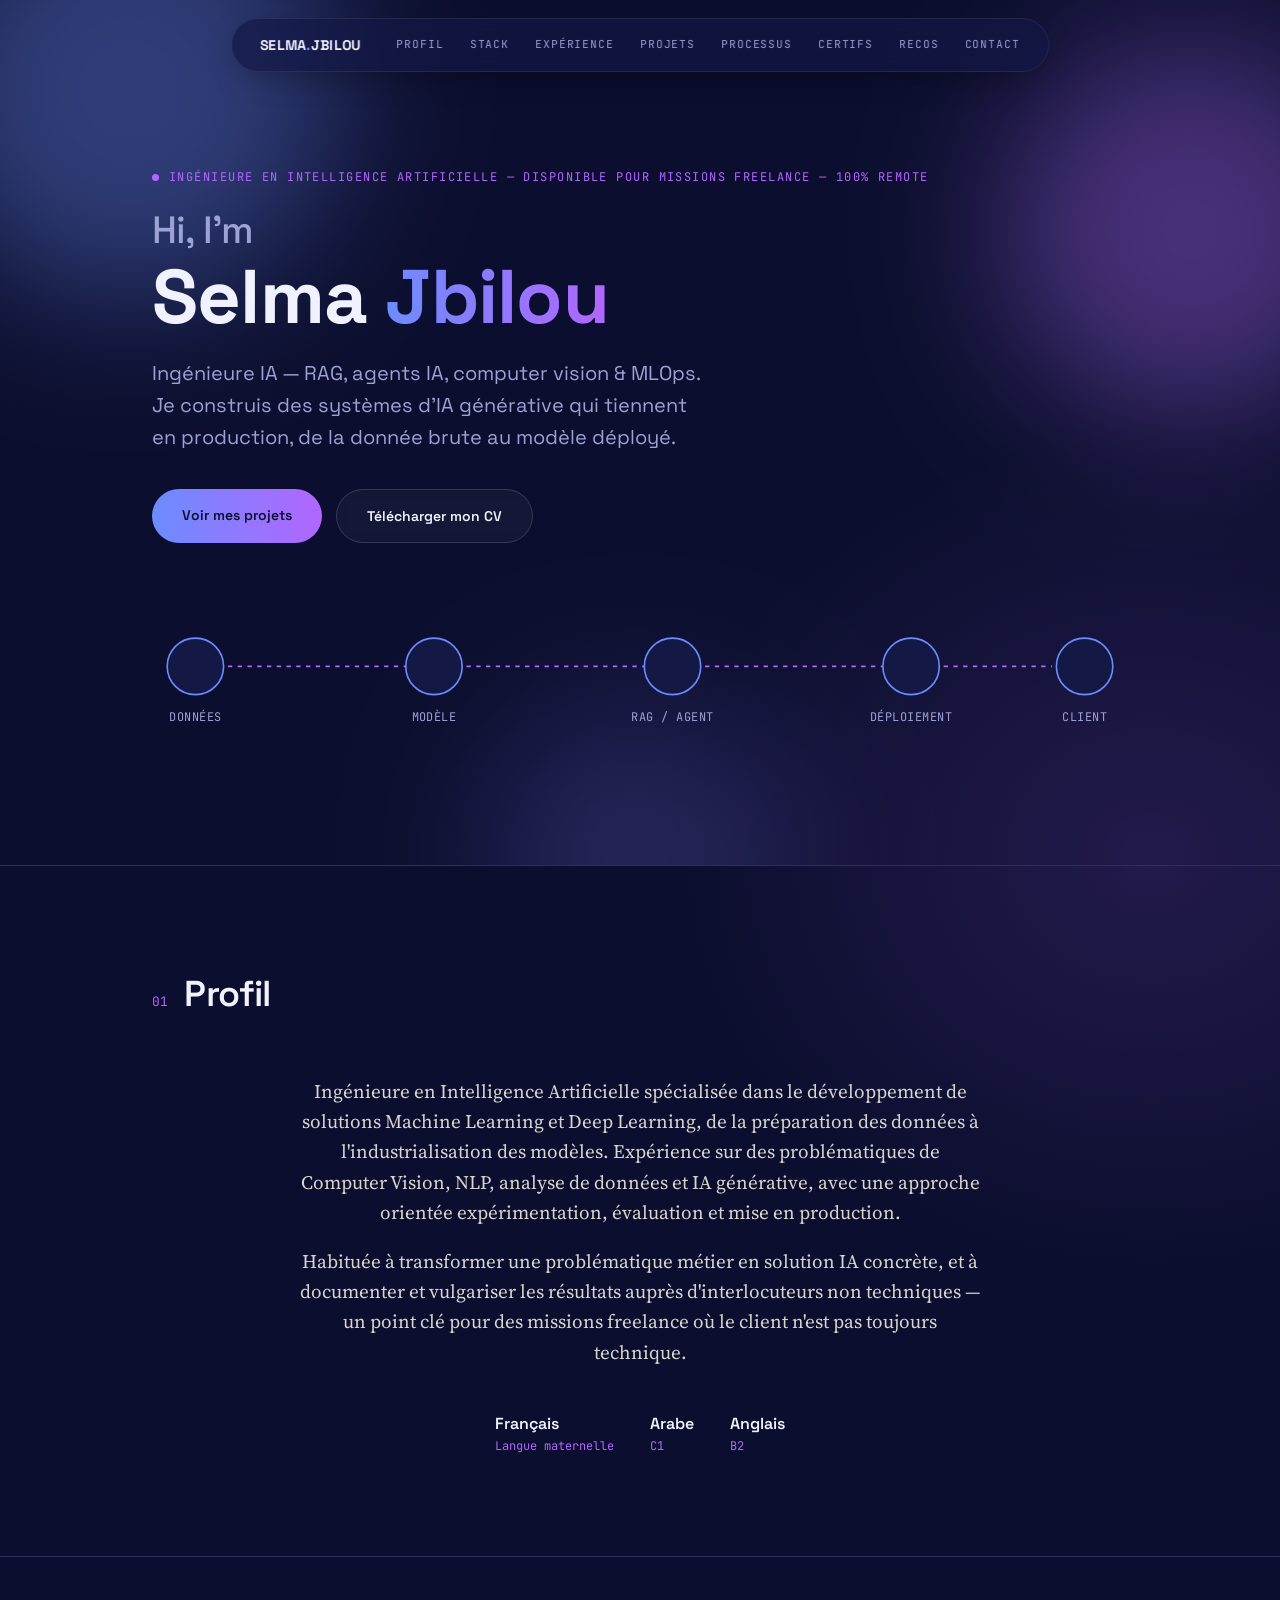
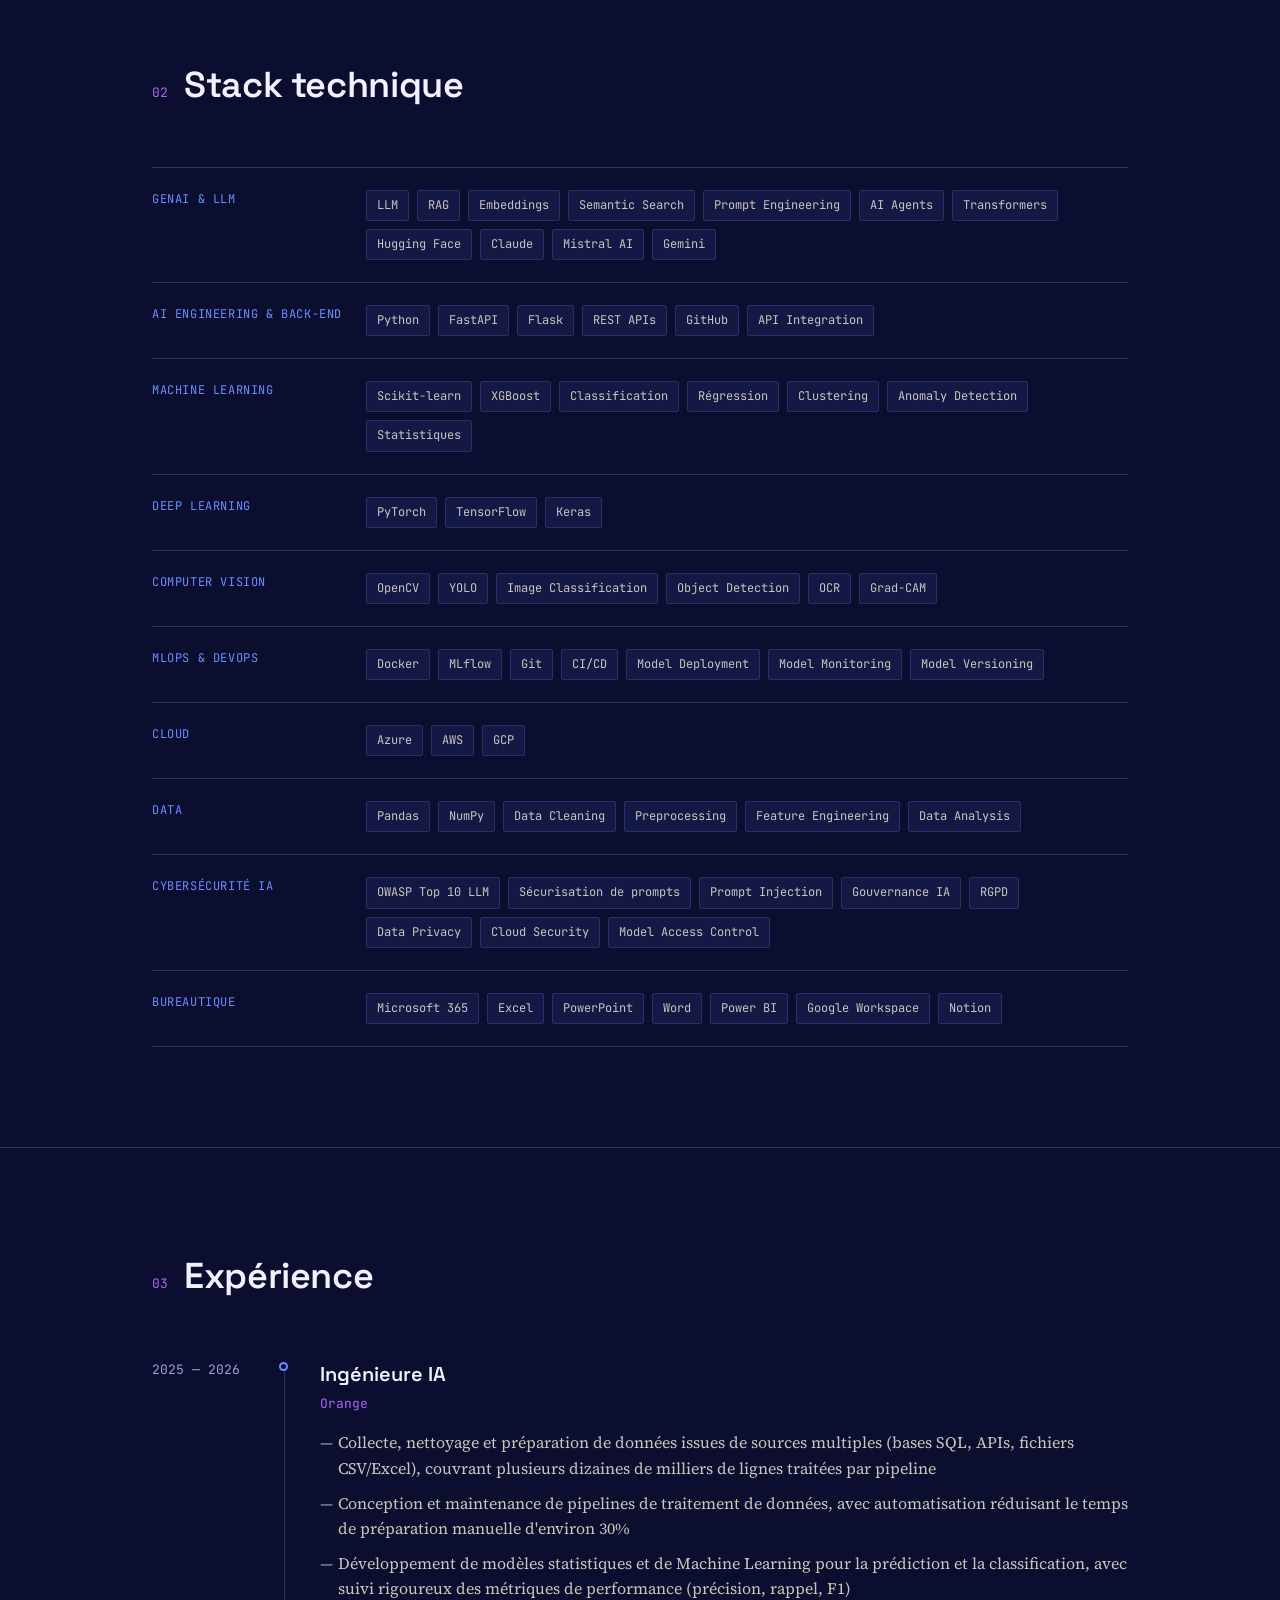
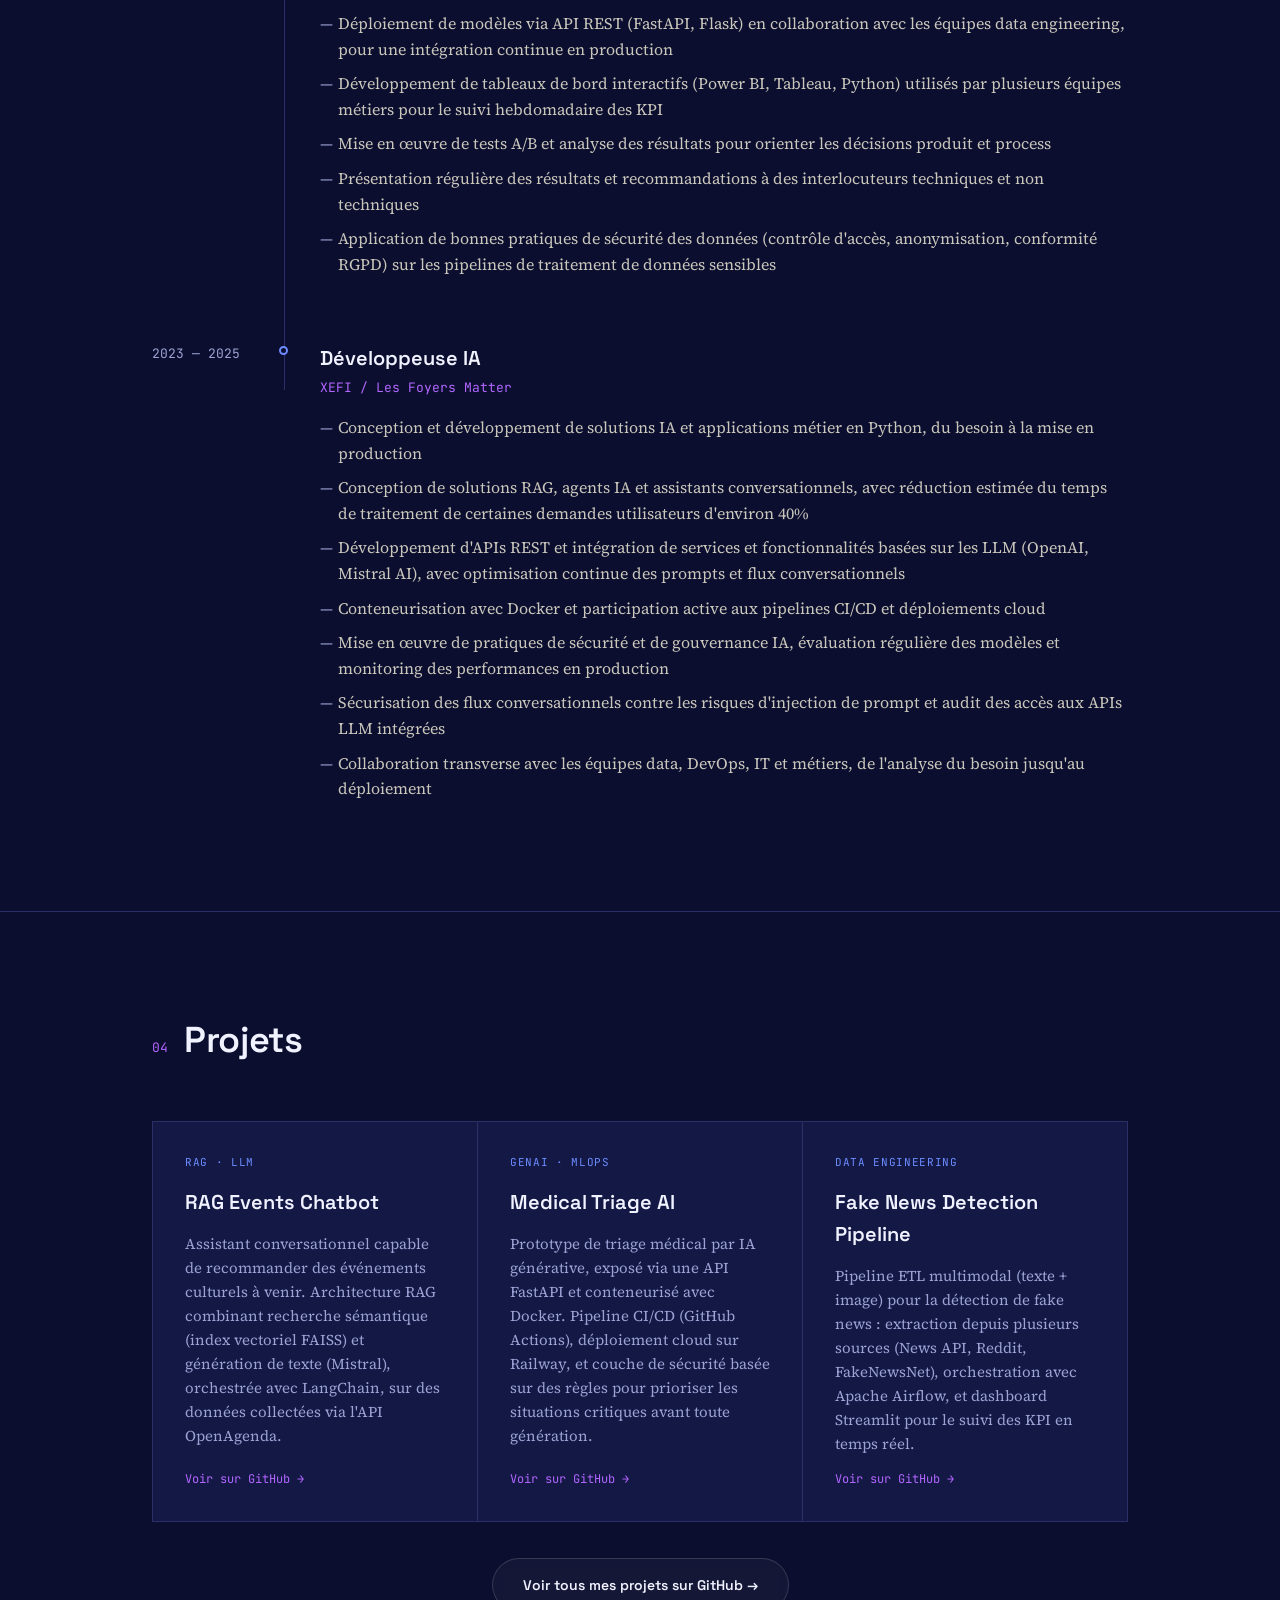
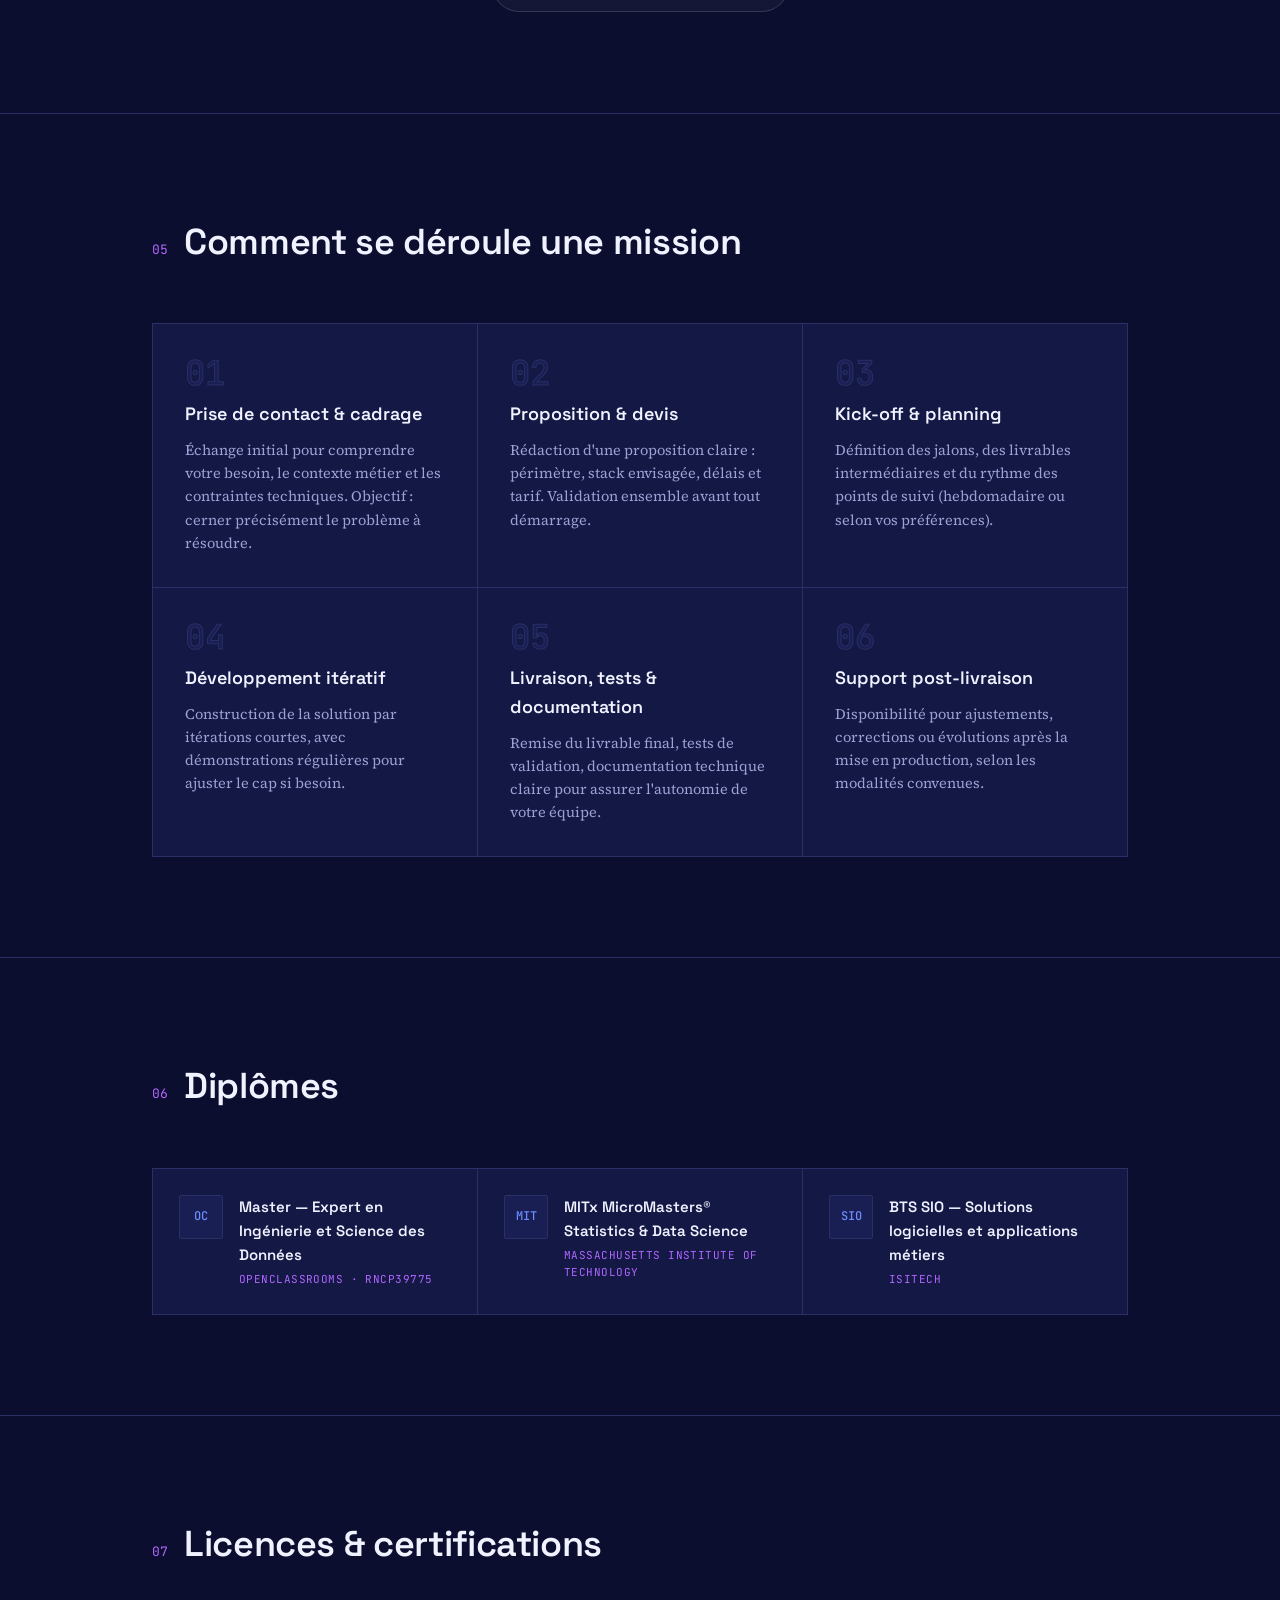
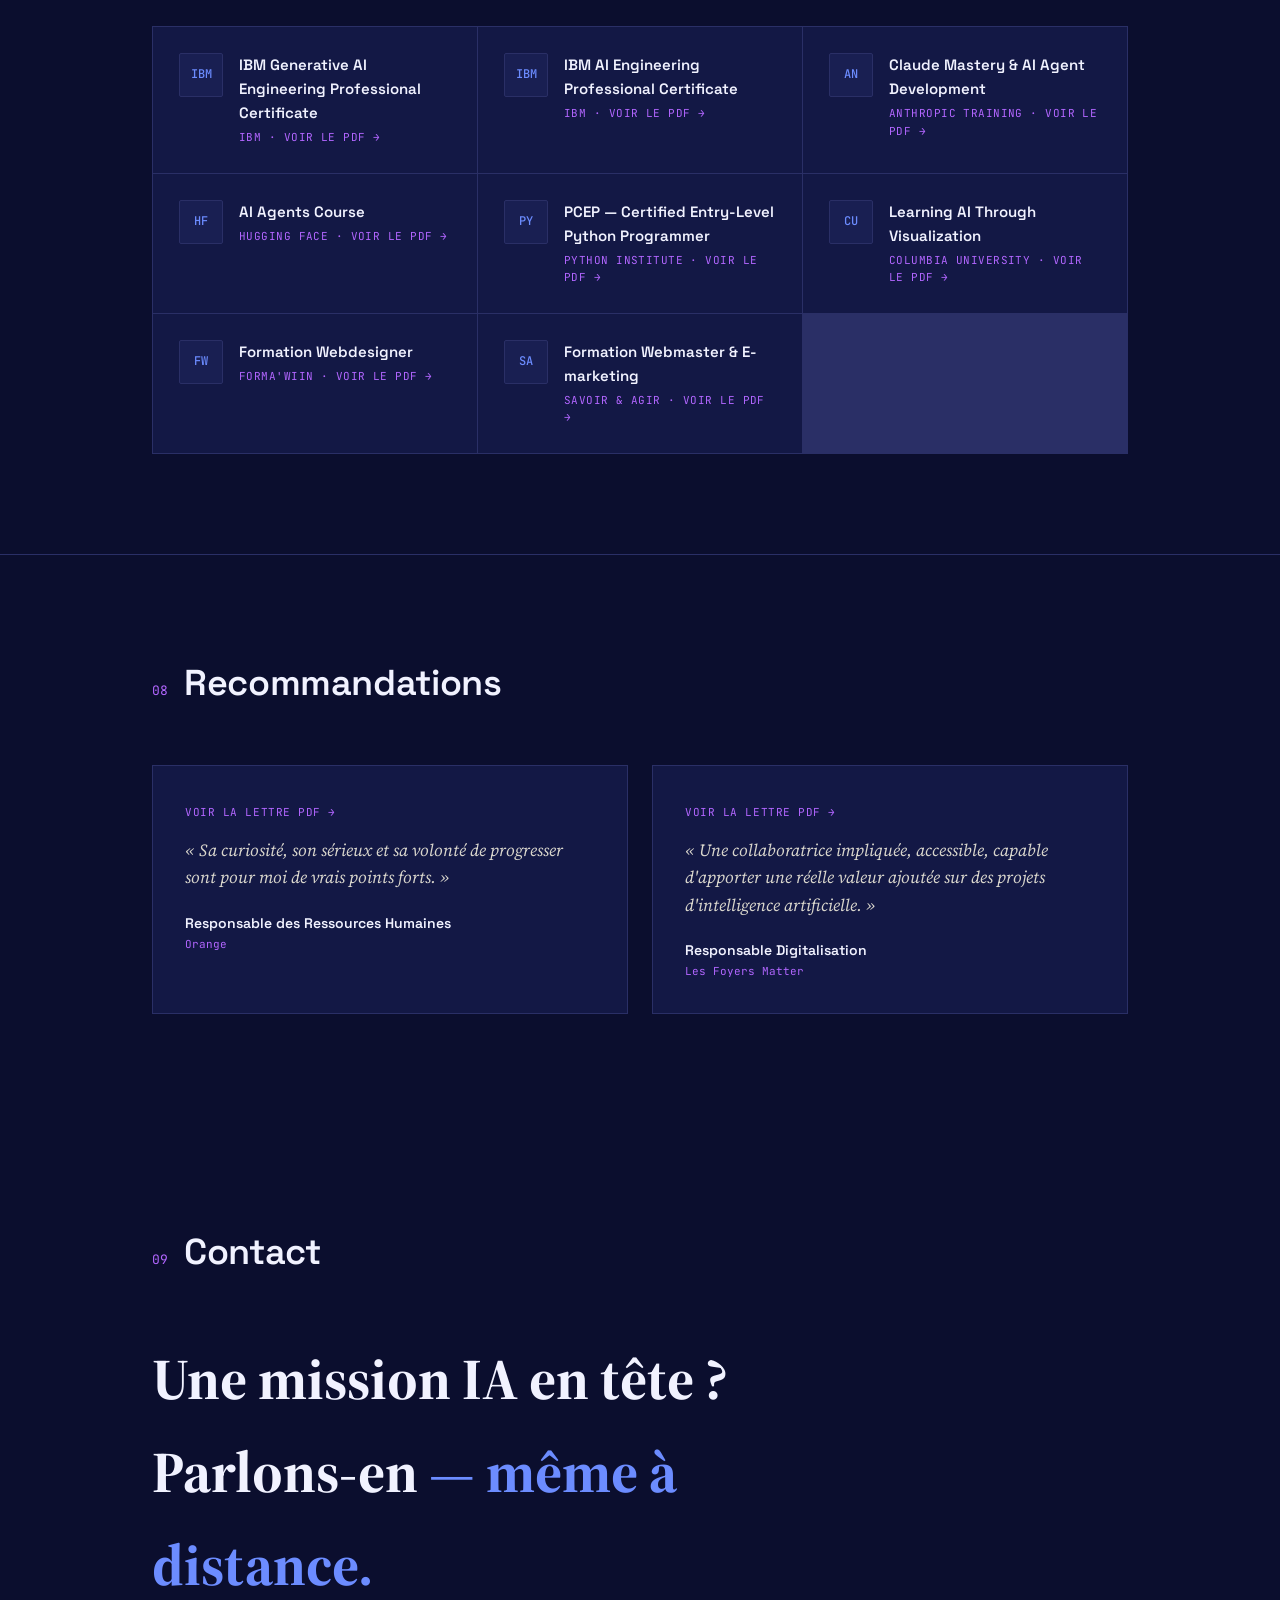
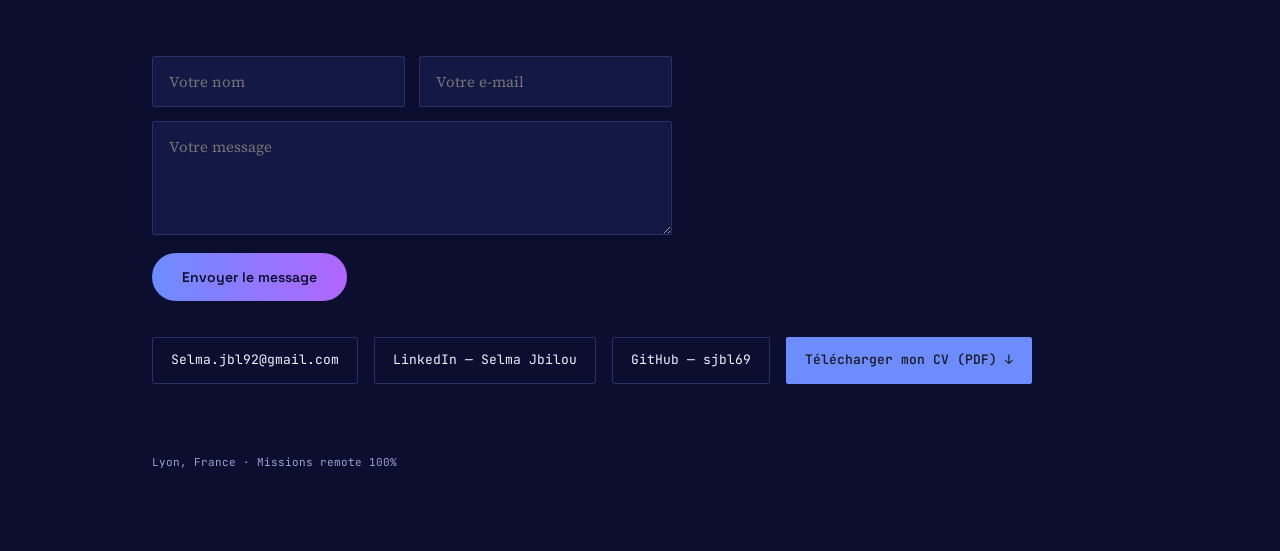
==== selma-portfolio/index.html @ 173d6244 "Add files via upload" ====
<!DOCTYPE html>
<html lang="fr">
<head>
<meta charset="UTF-8">
<meta name="viewport" content="width=device-width, initial-scale=1.0">
<title>Selma Jbilou — Ingénieure IA</title>
<link rel="preconnect" href="https://fonts.googleapis.com">
<link href="https://fonts.googleapis.com/css2?family=Space+Grotesk:wght@400;500;600;700&family=Source+Serif+4:ital,opsz,wght@0,8..60,400;0,8..60,500;1,8..60,400&family=JetBrains+Mono:wght@400;500&display=swap" rel="stylesheet">
<style>
  :root{
    --bg: #0B0E2E;
    --surface: #131845;
    --surface-2: #191F52;
    --line: #2A2F66;
    --text: #F1F2FF;
    --text-muted: #9CA2D4;
    --amber: #6C8CFF;
    --teal: #B266FF;
  }
  *{ box-sizing:border-box; margin:0; padding:0; }
  html{ scroll-behavior:smooth; }
  body{
    background:
      radial-gradient(ellipse 900px 600px at 20% -10%, rgba(108,140,255,0.16), transparent 60%),
      radial-gradient(ellipse 800px 700px at 90% 10%, rgba(178,102,255,0.14), transparent 60%),
      var(--bg);
    color:var(--text);
    font-family:'Source Serif 4', serif;
    line-height:1.6;
    overflow-x:hidden;
  }
  ::selection{ background:var(--amber); color:#14171C; }
  h1,h2,h3, .display{
    font-family:'Space Grotesk', sans-serif;
    letter-spacing:-0.01em;
  }
  .mono{
    font-family:'JetBrains Mono', monospace;
  }
  a{ color:inherit; }
  .wrap{
    max-width:1040px;
    margin:0 auto;
    padding:0 32px;
  }

  /* ---------- NAV ---------- */
  nav{
    position:fixed; top:18px; left:50%;
    transform:translateX(-50%);
    z-index:50;
    background:rgba(19,24,69,0.7);
    backdrop-filter:blur(14px);
    border:1px solid rgba(255,255,255,0.08);
    border-radius:100px;
    width:auto;
    box-shadow:0 8px 32px -8px rgba(0,0,0,0.4);
  }
  .scroll-progress{
    position:fixed; top:0; left:0;
    height:2px;
    background:linear-gradient(90deg, var(--amber), var(--teal));
    width:0%;
    z-index:60;
    transition:width .1s linear;
  }
  nav .wrap{
    display:flex; align-items:center; gap:36px;
    height:52px;
    padding:0 28px;
    max-width:none;
  }
  .nav-mark{
    font-family:'Space Grotesk', sans-serif;
    font-weight:700; font-size:14px;
    letter-spacing:0.02em;
  }
  .nav-mark span{ color:var(--amber); }
  .nav-links{
    display:flex; gap:26px; list-style:none;
    font-family:'JetBrains Mono', monospace;
    font-size:11px; text-transform:uppercase; letter-spacing:0.08em;
    color:var(--text-muted);
  }
  .nav-links a{ text-decoration:none; transition:color .2s; position:relative; }
  .nav-links a::after{
    content:'';
    position:absolute; left:0; bottom:-4px;
    width:0; height:1px;
    background:var(--amber);
    transition:width .25s ease;
  }
  .nav-links a:hover::after{ width:100%; }
  .nav-links a:hover{ color:var(--amber); }
  @media (max-width:640px){ .nav-links{ display:none; } }

  /* ---------- HERO ---------- */
  header.hero{
    padding:168px 0 90px;
    position:relative;
    overflow:hidden;
  }
  .blob{
    position:absolute;
    border-radius:50%;
    filter:blur(70px);
    opacity:0.35;
    pointer-events:none;
    z-index:0;
    mix-blend-mode:screen;
  }
  .blob-1{
    width:420px; height:420px;
    background:var(--amber);
    top:-120px; left:-80px;
    animation:float1 16s ease-in-out infinite;
  }
  .blob-2{
    width:380px; height:380px;
    background:var(--teal);
    top:40px; right:-100px;
    animation:float2 20s ease-in-out infinite;
  }
  .blob-3{
    width:300px; height:300px;
    background:#7A6CF0;
    bottom:-140px; left:38%;
    animation:float3 18s ease-in-out infinite;
    opacity:0.22;
  }
  @keyframes float1{
    0%,100%{ transform:translate(0,0) scale(1); }
    50%{ transform:translate(60px,40px) scale(1.1); }
  }
  @keyframes float2{
    0%,100%{ transform:translate(0,0) scale(1); }
    50%{ transform:translate(-50px,50px) scale(0.95); }
  }
  @keyframes float3{
    0%,100%{ transform:translate(0,0) scale(1); }
    50%{ transform:translate(30px,-40px) scale(1.15); }
  }
  header.hero .wrap{ position:relative; z-index:1; }
  @media (prefers-reduced-motion: reduce){
    .blob{ animation:none; }
  }
  .eyebrow{
    font-family:'JetBrains Mono', monospace;
    font-size:12px; letter-spacing:0.12em; text-transform:uppercase;
    color:var(--teal);
    display:flex; align-items:center; gap:10px;
    margin-bottom:24px;
  }
  .eyebrow::before{
    content:''; width:7px; height:7px; border-radius:50%;
    background:var(--teal);
    box-shadow:0 0 0 0 rgba(95,168,160,.6);
    animation:pulse 2.2s infinite;
  }
  @keyframes pulse{
    0%{ box-shadow:0 0 0 0 rgba(95,168,160,.5); }
    70%{ box-shadow:0 0 0 8px rgba(95,168,160,0); }
    100%{ box-shadow:0 0 0 0 rgba(95,168,160,0); }
  }
  h1.name{
    font-size:clamp(42px, 7vw, 76px);
    font-weight:700;
    line-height:1.05;
    margin-bottom:20px;
  }
  h1.name .greet{
    display:block;
    font-size:0.5em;
    font-weight:500;
    color:var(--text-muted);
    margin-bottom:6px;
  }
  h1.name em{
    font-style:normal;
    background:linear-gradient(90deg, var(--amber), var(--teal));
    -webkit-background-clip:text;
    background-clip:text;
    color:transparent;
  }
  .hero-role{
    font-family:'Space Grotesk', sans-serif;
    font-size:clamp(16px,2.4vw,20px);
    color:var(--text-muted);
    max-width:560px;
    margin-bottom:36px;
  }
  .hero-cta{
    display:flex; gap:14px; flex-wrap:wrap;
  }
  .btn{
    font-family:'Space Grotesk', sans-serif;
    font-size:14px; font-weight:600;
    padding:15px 30px;
    border-radius:100px;
    text-decoration:none;
    display:inline-block;
    transition:transform .25s cubic-bezier(.2,.8,.2,1), background .25s ease, box-shadow .25s ease;
    will-change:transform;
  }
  .btn-primary{
    background:linear-gradient(90deg, var(--amber), var(--teal));
    color:#0B0E2E;
  }
  .btn-primary:hover{ transform:translateY(-2px) scale(1.03); box-shadow:0 10px 30px -8px rgba(108,140,255,0.5); }
  .btn-ghost{ border:1px solid rgba(255,255,255,0.15); color:var(--text); background:rgba(255,255,255,0.04); backdrop-filter:blur(6px); }
  .btn-ghost:hover{ border-color:var(--amber); color:var(--amber); transform:translateY(-2px); }

  /* pipeline diagram */
  .pipeline{
    margin-top:80px;
    width:100%;
  }
  .pipeline svg{ width:100%; height:auto; display:block; }
  .node-label{
    font-family:'JetBrains Mono', monospace;
    font-size:11px;
    fill:var(--text-muted);
    text-transform:uppercase;
    letter-spacing:0.04em;
  }
  .node-circle{
    fill:var(--surface-2);
    stroke:var(--line);
    stroke-width:1.5;
    transition:stroke .4s ease, fill .4s ease;
  }
  .node-circle.active{
    stroke:var(--amber);
    fill:var(--surface);
  }
  .pipeline-line{
    stroke:var(--line);
    stroke-width:1.5;
    stroke-dasharray:4 5;
  }
  .pipeline-line.active{
    stroke:var(--teal);
  }

  /* ---------- SECTION SHELL ---------- */
  section{ padding:100px 0; border-top:1px solid var(--line); }
  .sec-head{
    display:flex; align-items:baseline; gap:16px;
    margin-bottom:52px;
  }
  .sec-num{
    font-family:'JetBrains Mono', monospace;
    color:var(--teal); font-size:13px;
  }
  .sec-title{ font-size:clamp(26px,4vw,36px); font-weight:600; }

  /* ---------- PROFIL ---------- */
  .profile-text{
    font-size:19px;
    max-width:680px;
    margin-left:auto;
    margin-right:auto;
    text-align:center;
    color:#D8D5CC;
  }
  .profile-text + .profile-text{ margin-top:18px; }
  .langs{
    margin-top:44px;
    display:flex; gap:36px; flex-wrap:wrap;
    justify-content:center;
  }
  .lang-item .lang-name{ font-family:'Space Grotesk',sans-serif; font-weight:600; }
  .lang-item .lang-level{ font-family:'JetBrains Mono',monospace; font-size:12px; color:var(--teal); }

  /* ---------- STACK (ledger table) ---------- */
  .ledger{ border-top:1px solid var(--line); }
  .ledger-row{
    display:grid;
    grid-template-columns:190px 1fr;
    gap:24px;
    padding:22px 0;
    border-bottom:1px solid var(--line);
    align-items:start;
  }
  .ledger-cat{
    font-family:'JetBrains Mono', monospace;
    font-size:12px; text-transform:uppercase; letter-spacing:0.05em;
    color:var(--amber);
  }
  .ledger-items{
    display:flex; flex-wrap:wrap; gap:8px;
  }
  .tag{
    font-family:'JetBrains Mono', monospace;
    font-size:12px;
    padding:5px 10px;
    background:var(--surface);
    border:1px solid var(--line);
    border-radius:2px;
    color:#C9C6BC;
  }
  @media (max-width:640px){
    .ledger-row{ grid-template-columns:1fr; }
  }

  /* ---------- EXPERIENCE (timeline) ---------- */
  .timeline{ position:relative; }
  .tl-item{
    display:grid;
    grid-template-columns:140px 1fr;
    gap:28px;
    padding-bottom:56px;
    position:relative;
  }
  .tl-item:last-child{ padding-bottom:0; }
  .tl-date{
    font-family:'JetBrains Mono',monospace;
    font-size:13px;
    color:var(--text-muted);
    padding-top:2px;
  }
  .tl-item::before{
    content:'';
    position:absolute;
    left:132px; top:8px; bottom:-48px;
    width:1px;
    background:var(--line);
  }
  .tl-item:last-child::before{ display:none; }
  .tl-dot{
    position:absolute; left:127px; top:4px;
    width:9px; height:9px; border-radius:50%;
    background:var(--bg); border:2px solid var(--amber);
  }
  .tl-role{ font-family:'Space Grotesk',sans-serif; font-size:20px; font-weight:600; margin-bottom:4px; }
  .tl-org{ color:var(--teal); font-family:'JetBrains Mono',monospace; font-size:13px; margin-bottom:16px; display:block; }
  .tl-bullets{ list-style:none; }
  .tl-bullets li{
    position:relative; padding-left:18px; margin-bottom:9px;
    color:#C9C6BC; font-size:16px;
  }
  .tl-bullets li::before{
    content:'—'; position:absolute; left:0; color:var(--text-muted);
  }
  @media (max-width:640px){
    .tl-item{ grid-template-columns:1fr; }
    .tl-item::before, .tl-dot{ display:none; }
  }

  /* ---------- PROJECTS ---------- */
  .proj-grid{
    display:grid;
    grid-template-columns:repeat(auto-fit,minmax(280px,1fr));
    gap:1px;
    background:var(--line);
    border:1px solid var(--line);
  }
  .proj-card{
    background:var(--surface);
    padding:32px;
    display:flex; flex-direction:column; gap:14px;
    min-height:230px;
    text-decoration:none;
    color:inherit;
    transition:background .25s ease, transform .25s ease, box-shadow .25s ease;
    position:relative;
    z-index:0;
  }
  .proj-card:hover{
    background:var(--surface-2);
    transform:translateY(-4px);
    box-shadow:0 12px 28px -12px rgba(232,163,61,0.25);
    z-index:1;
  }
  .proj-card:hover .proj-link{ text-decoration:underline; }
  .proj-more{
    display:flex; justify-content:center;
    margin-top:36px;
  }
  .proj-tag{
    font-family:'JetBrains Mono',monospace; font-size:11px;
    text-transform:uppercase; letter-spacing:0.06em; color:var(--amber);
  }
  .proj-title{ font-family:'Space Grotesk',sans-serif; font-size:20px; font-weight:600; }
  .proj-desc{ color:var(--text-muted); font-size:15px; flex:1; }
  .proj-link{
    font-family:'JetBrains Mono',monospace; font-size:12px; color:var(--teal);
    text-decoration:none; display:inline-flex; align-items:center; gap:6px;
  }
  .proj-link:hover{ text-decoration:underline; }
  .proj-card.placeholder{
    border:1px dashed var(--line);
    background:transparent;
    justify-content:center; align-items:center; text-align:center;
    color:var(--text-muted); font-family:'JetBrains Mono',monospace; font-size:12px;
  }

  /* ---------- PROCESS ---------- */
  .process-grid{
    display:grid;
    grid-template-columns:repeat(auto-fit,minmax(280px,1fr));
    gap:1px;
    background:var(--line);
    border:1px solid var(--line);
  }
  .process-step{
    background:var(--surface);
    padding:32px;
    display:flex; flex-direction:column; gap:10px;
    position:relative;
    overflow:hidden;
    transition:background .25s ease;
  }
  .process-step:hover{ background:var(--surface-2); }
  .process-step:hover .process-num{ color:rgba(232,163,61,0.15); -webkit-text-stroke:1px var(--amber); }
  .process-num{
    font-family:'JetBrains Mono',monospace;
    font-size:34px; font-weight:500;
    color:var(--surface-2);
    -webkit-text-stroke:1px var(--line);
    line-height:1;
  }
  .process-title{ font-family:'Space Grotesk',sans-serif; font-weight:600; font-size:18px; }
  .process-desc{ color:var(--text-muted); font-size:14.5px; }

  /* ---------- DIPLOMES / CERTS ---------- */
  .cert-grid{
    display:grid;
    grid-template-columns:repeat(auto-fill,minmax(260px,1fr));
    gap:1px;
    background:var(--line);
    border:1px solid var(--line);
  }
  .cert-card{
    background:var(--surface);
    padding:26px;
    display:flex; gap:16px; align-items:flex-start;
    text-decoration:none;
    color:inherit;
    transition:background .25s ease, transform .25s ease;
    position:relative; z-index:0;
  }
  .cert-card:hover{
    background:var(--surface-2);
    transform:translateY(-3px);
    z-index:1;
  }
  .cert-card:hover .cert-org{ color:var(--amber); }
  .cert-card:hover .badge{ border-color:var(--amber); }
  .badge{
    flex:none;
    width:44px; height:44px;
    border-radius:2px;
    background:var(--surface-2);
    border:1px solid var(--line);
    display:flex; align-items:center; justify-content:center;
    font-family:'JetBrains Mono',monospace;
    font-size:12px; font-weight:500;
    color:var(--amber);
    transition:border-color .25s ease;
  }
  .cert-name{ font-family:'Space Grotesk',sans-serif; font-weight:600; font-size:15px; margin-bottom:4px; }
  .cert-org{ font-family:'JetBrains Mono',monospace; font-size:11px; color:var(--teal); text-transform:uppercase; letter-spacing:0.04em; }

  /* ---------- RECOMMANDATIONS ---------- */
  .reco-grid{
    display:grid;
    grid-template-columns:repeat(auto-fit,minmax(300px,1fr));
    gap:24px;
  }
  .reco-card{
    background:var(--surface);
    border:1px solid var(--line);
    padding:32px;
    position:relative;
  }
  .reco-pdf-link{
    display:inline-block;
    font-family:'JetBrains Mono',monospace;
    font-size:11px;
    text-transform:uppercase; letter-spacing:0.05em;
    color:var(--teal);
    text-decoration:none;
    margin-bottom:16px;
  }
  .reco-pdf-link:hover{ text-decoration:underline; color:var(--amber); }
  .reco-quote{
    font-size:17px;
    color:#D8D5CC;
    margin-bottom:20px;
    font-style:italic;
  }
  .reco-author{ font-family:'Space Grotesk',sans-serif; font-weight:600; font-size:14px; }
  .reco-role{ font-family:'JetBrains Mono',monospace; font-size:11px; color:var(--teal); margin-top:2px; }
  .reco-card.placeholder{
    border-style:dashed;
    display:flex; align-items:center; justify-content:center; text-align:center;
    color:var(--text-muted); font-family:'JetBrains Mono',monospace; font-size:12px;
    min-height:160px;
  }

  /* ---------- CONTACT ---------- */
  footer.contact{
    padding:110px 0 80px;
    text-align:left;
  }
  .contact-title{
    font-size:clamp(32px,6vw,58px);
    font-weight:700;
    margin-bottom:28px;
    max-width:600px;
  }
  .contact-title .amber{ color:var(--amber); }
  .contact-form{
    max-width:520px;
    margin-top:44px;
    display:flex; flex-direction:column; gap:14px;
  }
  .form-row{ display:flex; gap:14px; flex-wrap:wrap; }
  .form-row input{ flex:1; min-width:180px; }
  .contact-form input, .contact-form textarea{
    background:var(--surface);
    border:1px solid var(--line);
    color:var(--text);
    padding:14px 16px;
    font-family:'Source Serif 4', serif;
    font-size:15px;
    border-radius:2px;
    resize:vertical;
  }
  .contact-form input:focus, .contact-form textarea:focus{
    outline:none; border-color:var(--amber);
  }
  .contact-form button{ align-self:flex-start; border:none; cursor:pointer; margin-top:4px; }
  .contact-links{
    display:flex; flex-wrap:wrap; gap:16px;
    margin-top:36px;
  }
  .contact-links a{
    font-family:'JetBrains Mono',monospace;
    font-size:13px;
    padding:12px 18px;
    border:1px solid var(--line);
    text-decoration:none;
    border-radius:2px;
    transition:border-color .2s, color .2s;
  }
  .contact-links a:hover{ border-color:var(--amber); color:var(--amber); }
  .cv-download{
    background:var(--amber);
    color:#14171C !important;
    border-color:var(--amber) !important;
    font-weight:500;
  }
  .cv-download:hover{
    background:transparent;
    color:var(--amber) !important;
  }
  .foot-note{
    margin-top:70px;
    font-family:'JetBrains Mono',monospace;
    font-size:11px;
    color:var(--text-muted);
  }

  .reveal{
    opacity:0; transform:translateY(16px);
    transition:opacity .6s ease, transform .6s ease;
  }
  .reveal.in{ opacity:1; transform:none; }

  @media (prefers-reduced-motion: reduce){
    .reveal{ opacity:1; transform:none; transition:none; }
    .eyebrow::before{ animation:none; }
  }
</style>
</head>
<body>

<div class="scroll-progress" id="scrollProgress"></div>

<nav>
  <div class="wrap">
    <div class="nav-mark">SELMA<span>.</span>JBILOU</div>
    <ul class="nav-links">
      <li><a href="#profil">Profil</a></li>
      <li><a href="#stack">Stack</a></li>
      <li><a href="#experience">Expérience</a></li>
      <li><a href="#projets">Projets</a></li>
      <li><a href="#processus">Processus</a></li>
      <li><a href="#certifications">Certifs</a></li>
      <li><a href="#recommandations">Recos</a></li>
      <li><a href="#contact">Contact</a></li>
    </ul>
  </div>
</nav>

<header class="hero">
  <div class="blob blob-1"></div>
  <div class="blob blob-2"></div>
  <div class="blob blob-3"></div>
  <div class="wrap">
    <div class="eyebrow">Ingénieure en intelligence artificielle — Disponible pour missions freelance — 100% remote</div>
    <h1 class="name"><span class="greet">Hi, I'm</span>Selma <em>Jbilou</em></h1>
    <p class="hero-role">Ingénieure IA — RAG, agents IA, computer vision &amp; MLOps. Je construis des systèmes d'IA générative qui tiennent en production, de la donnée brute au modèle déployé.</p>
    <div class="hero-cta">
      <a href="#projets" class="btn btn-primary">Voir mes projets</a>
      <a href="Selma_Jbilou_CV.pdf" download class="btn btn-ghost">Télécharger mon CV</a>
    </div>

    <div class="pipeline">
      <svg viewBox="0 0 900 140" id="pipelineSvg">
        <!-- lines -->
        <line x1="70" y1="40" x2="250" y2="40" class="pipeline-line" data-i="0"></line>
        <line x1="290" y1="40" x2="470" y2="40" class="pipeline-line" data-i="1"></line>
        <line x1="510" y1="40" x2="690" y2="40" class="pipeline-line" data-i="2"></line>
        <line x1="730" y1="40" x2="830" y2="40" class="pipeline-line" data-i="3"></line>

        <!-- nodes -->
        <g>
          <circle cx="40" cy="40" r="26" class="node-circle" data-n="0"></circle>
          <text x="40" y="90" text-anchor="middle" class="node-label">Données</text>
        </g>
        <g>
          <circle cx="260" cy="40" r="26" class="node-circle" data-n="1"></circle>
          <text x="260" y="90" text-anchor="middle" class="node-label">Modèle</text>
        </g>
        <g>
          <circle cx="480" cy="40" r="26" class="node-circle" data-n="2"></circle>
          <text x="480" y="90" text-anchor="middle" class="node-label">RAG / Agent</text>
        </g>
        <g>
          <circle cx="700" cy="40" r="26" class="node-circle" data-n="3"></circle>
          <text x="700" y="90" text-anchor="middle" class="node-label">Déploiement</text>
        </g>
        <g>
          <circle cx="860" cy="40" r="26" class="node-circle" data-n="4"></circle>
          <text x="860" y="90" text-anchor="middle" class="node-label">Client</text>
        </g>
      </svg>
    </div>
  </div>
</header>

<section id="profil">
  <div class="wrap">
    <div class="sec-head"><span class="sec-num">01</span><h2 class="sec-title">Profil</h2></div>
    <p class="profile-text reveal">Ingénieure en Intelligence Artificielle spécialisée dans le développement de solutions Machine Learning et Deep Learning, de la préparation des données à l'industrialisation des modèles. Expérience sur des problématiques de Computer Vision, NLP, analyse de données et IA générative, avec une approche orientée expérimentation, évaluation et mise en production.</p>
    <p class="profile-text reveal">Habituée à transformer une problématique métier en solution IA concrète, et à documenter et vulgariser les résultats auprès d'interlocuteurs non techniques — un point clé pour des missions freelance où le client n'est pas toujours technique.</p>

    <div class="langs">
      <div class="lang-item reveal"><div class="lang-name">Français</div><div class="lang-level">Langue maternelle</div></div>
      <div class="lang-item reveal"><div class="lang-name">Arabe</div><div class="lang-level">C1</div></div>
      <div class="lang-item reveal"><div class="lang-name">Anglais</div><div class="lang-level">B2</div></div>
    </div>
  </div>
</section>

<section id="stack">
  <div class="wrap">
    <div class="sec-head"><span class="sec-num">02</span><h2 class="sec-title">Stack technique</h2></div>
    <div class="ledger">
      <div class="ledger-row reveal">
        <div class="ledger-cat">GenAI &amp; LLM</div>
        <div class="ledger-items">
          <span class="tag">LLM</span><span class="tag">RAG</span><span class="tag">Embeddings</span><span class="tag">Semantic Search</span><span class="tag">Prompt Engineering</span><span class="tag">AI Agents</span><span class="tag">Transformers</span><span class="tag">Hugging Face</span><span class="tag">Claude</span><span class="tag">Mistral AI</span><span class="tag">Gemini</span>
        </div>
      </div>
      <div class="ledger-row reveal">
        <div class="ledger-cat">AI Engineering &amp; Back-end</div>
        <div class="ledger-items">
          <span class="tag">Python</span><span class="tag">FastAPI</span><span class="tag">Flask</span><span class="tag">REST APIs</span><span class="tag">GitHub</span><span class="tag">API Integration</span>
        </div>
      </div>
      <div class="ledger-row reveal">
        <div class="ledger-cat">Machine Learning</div>
        <div class="ledger-items">
          <span class="tag">Scikit-learn</span><span class="tag">XGBoost</span><span class="tag">Classification</span><span class="tag">Régression</span><span class="tag">Clustering</span><span class="tag">Anomaly Detection</span><span class="tag">Statistiques</span>
        </div>
      </div>
      <div class="ledger-row reveal">
        <div class="ledger-cat">Deep Learning</div>
        <div class="ledger-items">
          <span class="tag">PyTorch</span><span class="tag">TensorFlow</span><span class="tag">Keras</span>
        </div>
      </div>
      <div class="ledger-row reveal">
        <div class="ledger-cat">Computer Vision</div>
        <div class="ledger-items">
          <span class="tag">OpenCV</span><span class="tag">YOLO</span><span class="tag">Image Classification</span><span class="tag">Object Detection</span><span class="tag">OCR</span><span class="tag">Grad-CAM</span>
        </div>
      </div>
      <div class="ledger-row reveal">
        <div class="ledger-cat">MLOps &amp; DevOps</div>
        <div class="ledger-items">
          <span class="tag">Docker</span><span class="tag">MLflow</span><span class="tag">Git</span><span class="tag">CI/CD</span><span class="tag">Model Deployment</span><span class="tag">Model Monitoring</span><span class="tag">Model Versioning</span>
        </div>
      </div>
      <div class="ledger-row reveal">
        <div class="ledger-cat">Cloud</div>
        <div class="ledger-items">
          <span class="tag">Azure</span><span class="tag">AWS</span><span class="tag">GCP</span>
        </div>
      </div>
      <div class="ledger-row reveal">
        <div class="ledger-cat">Data</div>
        <div class="ledger-items">
          <span class="tag">Pandas</span><span class="tag">NumPy</span><span class="tag">Data Cleaning</span><span class="tag">Preprocessing</span><span class="tag">Feature Engineering</span><span class="tag">Data Analysis</span>
        </div>
      </div>
      <div class="ledger-row reveal">
        <div class="ledger-cat">Cybersécurité IA</div>
        <div class="ledger-items">
          <span class="tag">OWASP Top 10 LLM</span><span class="tag">Sécurisation de prompts</span><span class="tag">Prompt Injection</span><span class="tag">Gouvernance IA</span><span class="tag">RGPD</span><span class="tag">Data Privacy</span><span class="tag">Cloud Security</span><span class="tag">Model Access Control</span>
        </div>
      </div>
      <div class="ledger-row reveal">
        <div class="ledger-cat">Bureautique</div>
        <div class="ledger-items">
          <span class="tag">Microsoft 365</span><span class="tag">Excel</span><span class="tag">PowerPoint</span><span class="tag">Word</span><span class="tag">Power BI</span><span class="tag">Google Workspace</span><span class="tag">Notion</span>
        </div>
      </div>
    </div>
  </div>
</section>

<section id="experience">
  <div class="wrap">
    <div class="sec-head"><span class="sec-num">03</span><h2 class="sec-title">Expérience</h2></div>
    <div class="timeline">
      <div class="tl-item reveal">
        <div class="tl-date">2025 — 2026</div>
        <div>
          <div class="tl-dot"></div>
          <div class="tl-role">Ingénieure IA</div>
          <span class="tl-org">Orange</span>
          <!-- Chiffres illustratifs à vérifier et ajuster par Selma avant publication -->
          <ul class="tl-bullets">
            <li>Collecte, nettoyage et préparation de données issues de sources multiples (bases SQL, APIs, fichiers CSV/Excel), couvrant plusieurs dizaines de milliers de lignes traitées par pipeline</li>
            <li>Conception et maintenance de pipelines de traitement de données, avec automatisation réduisant le temps de préparation manuelle d'environ 30%</li>
            <li>Développement de modèles statistiques et de Machine Learning pour la prédiction et la classification, avec suivi rigoureux des métriques de performance (précision, rappel, F1)</li>
            <li>Déploiement de modèles via API REST (FastAPI, Flask) en collaboration avec les équipes data engineering, pour une intégration continue en production</li>
            <li>Développement de tableaux de bord interactifs (Power BI, Tableau, Python) utilisés par plusieurs équipes métiers pour le suivi hebdomadaire des KPI</li>
            <li>Mise en œuvre de tests A/B et analyse des résultats pour orienter les décisions produit et process</li>
            <li>Présentation régulière des résultats et recommandations à des interlocuteurs techniques et non techniques</li>
            <li>Application de bonnes pratiques de sécurité des données (contrôle d'accès, anonymisation, conformité RGPD) sur les pipelines de traitement de données sensibles</li>
          </ul>
        </div>
      </div>
      <div class="tl-item reveal">
        <div class="tl-date">2023 — 2025</div>
        <div>
          <div class="tl-dot"></div>
          <div class="tl-role">Développeuse IA</div>
          <span class="tl-org">XEFI / Les Foyers Matter</span>
          <!-- Chiffres illustratifs à vérifier et ajuster par Selma avant publication -->
          <ul class="tl-bullets">
            <li>Conception et développement de solutions IA et applications métier en Python, du besoin à la mise en production</li>
            <li>Conception de solutions RAG, agents IA et assistants conversationnels, avec réduction estimée du temps de traitement de certaines demandes utilisateurs d'environ 40%</li>
            <li>Développement d'APIs REST et intégration de services et fonctionnalités basées sur les LLM (OpenAI, Mistral AI), avec optimisation continue des prompts et flux conversationnels</li>
            <li>Conteneurisation avec Docker et participation active aux pipelines CI/CD et déploiements cloud</li>
            <li>Mise en œuvre de pratiques de sécurité et de gouvernance IA, évaluation régulière des modèles et monitoring des performances en production</li>
            <li>Sécurisation des flux conversationnels contre les risques d'injection de prompt et audit des accès aux APIs LLM intégrées</li>
            <li>Collaboration transverse avec les équipes data, DevOps, IT et métiers, de l'analyse du besoin jusqu'au déploiement</li>
          </ul>
        </div>
      </div>
    </div>
  </div>
</section>

<section id="projets">
  <div class="wrap">
    <div class="sec-head"><span class="sec-num">04</span><h2 class="sec-title">Projets</h2></div>
    <div class="proj-grid">
      <a class="proj-card reveal" href="https://github.com/sjbl69/RAG-EVENTS-CHATBOT" target="_blank" rel="noopener">
        <span class="proj-tag">RAG · LLM</span>
        <div class="proj-title">RAG Events Chatbot</div>
        <p class="proj-desc">Assistant conversationnel capable de recommander des événements culturels à venir. Architecture RAG combinant recherche sémantique (index vectoriel FAISS) et génération de texte (Mistral), orchestrée avec LangChain, sur des données collectées via l'API OpenAgenda.</p>
        <span class="proj-link">Voir sur GitHub →</span>
      </a>
      <a class="proj-card reveal" href="https://github.com/sjbl69/medical-triage-ai" target="_blank" rel="noopener">
        <span class="proj-tag">GenAI · MLOps</span>
        <div class="proj-title">Medical Triage AI</div>
        <p class="proj-desc">Prototype de triage médical par IA générative, exposé via une API FastAPI et conteneurisé avec Docker. Pipeline CI/CD (GitHub Actions), déploiement cloud sur Railway, et couche de sécurité basée sur des règles pour prioriser les situations critiques avant toute génération.</p>
        <span class="proj-link">Voir sur GitHub →</span>
      </a>
      <a class="proj-card reveal" href="https://github.com/sjbl69/fake-news-pipeline" target="_blank" rel="noopener">
        <span class="proj-tag">Data Engineering</span>
        <div class="proj-title">Fake News Detection Pipeline</div>
        <p class="proj-desc">Pipeline ETL multimodal (texte + image) pour la détection de fake news : extraction depuis plusieurs sources (News API, Reddit, FakeNewsNet), orchestration avec Apache Airflow, et dashboard Streamlit pour le suivi des KPI en temps réel.</p>
        <span class="proj-link">Voir sur GitHub →</span>
      </a>
    </div>
    <div class="proj-more reveal">
      <a href="https://github.com/sjbl69?tab=repositories" target="_blank" rel="noopener" class="btn btn-ghost">Voir tous mes projets sur GitHub →</a>
    </div>
  </div>
</section>

<section id="processus">
  <div class="wrap">
    <div class="sec-head"><span class="sec-num">05</span><h2 class="sec-title">Comment se déroule une mission</h2></div>
    <div class="process-grid">
      <div class="process-step reveal">
        <div class="process-num">01</div>
        <div class="process-title">Prise de contact &amp; cadrage</div>
        <p class="process-desc">Échange initial pour comprendre votre besoin, le contexte métier et les contraintes techniques. Objectif : cerner précisément le problème à résoudre.</p>
      </div>
      <div class="process-step reveal">
        <div class="process-num">02</div>
        <div class="process-title">Proposition &amp; devis</div>
        <p class="process-desc">Rédaction d'une proposition claire : périmètre, stack envisagée, délais et tarif. Validation ensemble avant tout démarrage.</p>
      </div>
      <div class="process-step reveal">
        <div class="process-num">03</div>
        <div class="process-title">Kick-off &amp; planning</div>
        <p class="process-desc">Définition des jalons, des livrables intermédiaires et du rythme des points de suivi (hebdomadaire ou selon vos préférences).</p>
      </div>
      <div class="process-step reveal">
        <div class="process-num">04</div>
        <div class="process-title">Développement itératif</div>
        <p class="process-desc">Construction de la solution par itérations courtes, avec démonstrations régulières pour ajuster le cap si besoin.</p>
      </div>
      <div class="process-step reveal">
        <div class="process-num">05</div>
        <div class="process-title">Livraison, tests &amp; documentation</div>
        <p class="process-desc">Remise du livrable final, tests de validation, documentation technique claire pour assurer l'autonomie de votre équipe.</p>
      </div>
      <div class="process-step reveal">
        <div class="process-num">06</div>
        <div class="process-title">Support post-livraison</div>
        <p class="process-desc">Disponibilité pour ajustements, corrections ou évolutions après la mise en production, selon les modalités convenues.</p>
      </div>
    </div>
  </div>
</section>

<section id="diplomes">
  <div class="wrap">
    <div class="sec-head"><span class="sec-num">06</span><h2 class="sec-title">Diplômes</h2></div>
    <div class="cert-grid">
      <div class="cert-card reveal">
        <div class="badge">OC</div>
        <div>
          <div class="cert-name">Master — Expert en Ingénierie et Science des Données</div>
          <div class="cert-org">OpenClassrooms · RNCP39775</div>
        </div>
      </div>
      <div class="cert-card reveal">
        <div class="badge">MIT</div>
        <div>
          <div class="cert-name">MITx MicroMasters® Statistics &amp; Data Science</div>
          <div class="cert-org">Massachusetts Institute of Technology</div>
        </div>
      </div>
      <div class="cert-card reveal">
        <div class="badge">SIO</div>
        <div>
          <div class="cert-name">BTS SIO — Solutions logicielles et applications métiers</div>
          <div class="cert-org">ISITECH</div>
        </div>
      </div>
    </div>
  </div>
</section>

<section id="certifications">
  <div class="wrap">
    <div class="sec-head"><span class="sec-num">07</span><h2 class="sec-title">Licences &amp; certifications</h2></div>
    <div class="cert-grid">
      <a class="cert-card reveal" href="docs/Certif_IBM_Generative_AI_Engineering.pdf" target="_blank" rel="noopener">
        <div class="badge">IBM</div>
        <div>
          <div class="cert-name">IBM Generative AI Engineering Professional Certificate</div>
          <div class="cert-org">IBM · Voir le PDF →</div>
        </div>
      </a>
      <a class="cert-card reveal" href="docs/Certif_IBM_AI_Engineering.pdf" target="_blank" rel="noopener">
        <div class="badge">IBM</div>
        <div>
          <div class="cert-name">IBM AI Engineering Professional Certificate</div>
          <div class="cert-org">IBM · Voir le PDF →</div>
        </div>
      </a>
      <a class="cert-card reveal" href="docs/Certif_AI_Fluency_CodePath_Anthropic.pdf" target="_blank" rel="noopener">
        <div class="badge">AN</div>
        <div>
          <div class="cert-name">Claude Mastery &amp; AI Agent Development</div>
          <div class="cert-org">Anthropic Training · Voir le PDF →</div>
        </div>
      </a>
      <a class="cert-card reveal" href="#" target="_blank" rel="noopener">
        <div class="badge">HF</div>
        <div>
          <div class="cert-name">AI Agents Course</div>
          <div class="cert-org">Hugging Face · Voir le PDF →</div>
        </div>
      </a>
      <a class="cert-card reveal" href="docs/Certif_PCEP.pdf" target="_blank" rel="noopener">
        <div class="badge">PY</div>
        <div>
          <div class="cert-name">PCEP — Certified Entry-Level Python Programmer</div>
          <div class="cert-org">Python Institute · Voir le PDF →</div>
        </div>
      </a>
      <a class="cert-card reveal" href="docs/Certif_Columbia_AI_Visualization.pdf" target="_blank" rel="noopener">
        <div class="badge">CU</div>
        <div>
          <div class="cert-name">Learning AI Through Visualization</div>
          <div class="cert-org">Columbia University · Voir le PDF →</div>
        </div>
      </a>
      <a class="cert-card reveal" href="docs/Certif_Webdesign_FormaWiin.pdf" target="_blank" rel="noopener">
        <div class="badge">FW</div>
        <div>
          <div class="cert-name">Formation Webdesigner</div>
          <div class="cert-org">Forma'Wiin · Voir le PDF →</div>
        </div>
      </a>
      <a class="cert-card reveal" href="docs/Certif_Webmaster_SavoirEtAgir.jpg" target="_blank" rel="noopener">
        <div class="badge">SA</div>
        <div>
          <div class="cert-name">Formation Webmaster &amp; E-marketing</div>
          <div class="cert-org">Savoir &amp; Agir · Voir le PDF →</div>
        </div>
      </a>
    </div>
  </div>
</section>

<section id="recommandations">
  <div class="wrap">
    <div class="sec-head"><span class="sec-num">08</span><h2 class="sec-title">Recommandations</h2></div>
    <div class="reco-grid">
      <div class="reco-card reveal">
        <a class="reco-pdf-link" href="docs/Lettre_recommandation_Orange.pdf" target="_blank" rel="noopener">Voir la lettre PDF →</a>
        <p class="reco-quote">« Sa curiosité, son sérieux et sa volonté de progresser sont pour moi de vrais points forts. »</p>
        <div class="reco-author">Responsable des Ressources Humaines</div>
        <div class="reco-role">Orange</div>
      </div>
      <div class="reco-card reveal">
        <a class="reco-pdf-link" href="docs/Lettre_recommandation_LesFoyersMatter.pdf" target="_blank" rel="noopener">Voir la lettre PDF →</a>
        <p class="reco-quote">« Une collaboratrice impliquée, accessible, capable d'apporter une réelle valeur ajoutée sur des projets d'intelligence artificielle. »</p>
        <div class="reco-author">Responsable Digitalisation</div>
        <div class="reco-role">Les Foyers Matter</div>
      </div>
    </div>
  </div>
</section>

<footer class="contact" id="contact">
  <div class="wrap">
    <div class="sec-head"><span class="sec-num">09</span><h2 class="sec-title">Contact</h2></div>
    <div class="contact-title reveal">Une mission IA en tête ?<br>Parlons-en <span class="amber">— même à distance.</span></div>

    <!--
      Formulaire connecté à Formspree (gratuit) : les messages arrivent directement dans ta boîte mail.
      1. Crée un compte sur https://formspree.io avec Selma.jbl92@gmail.com
      2. Crée un formulaire, copie l'ID fourni (ex: xzzjgqkp)
      3. Remplace YOUR_FORM_ID ci-dessous dans l'attribut action
      Sans ça, le formulaire ne pourra pas t'envoyer les messages.
    -->
    <form class="contact-form reveal" action="https://formspree.io/f/YOUR_FORM_ID" method="POST">
      <div class="form-row">
        <input type="text" name="name" placeholder="Votre nom" required>
        <input type="email" name="email" placeholder="Votre e-mail" required>
      </div>
      <textarea name="message" rows="4" placeholder="Votre message" required></textarea>
      <button type="submit" class="btn btn-primary">Envoyer le message</button>
    </form>

    <div class="contact-links reveal">
      <a href="mailto:Selma.jbl92@gmail.com">Selma.jbl92@gmail.com</a>
      <a href="https://www.linkedin.com/in/selma-jbilou-758755254/" target="_blank">LinkedIn — Selma Jbilou</a>
      <a href="https://github.com/sjbl69" target="_blank">GitHub — sjbl69</a>
      <a href="Selma_Jbilou_CV.pdf" download class="cv-download">Télécharger mon CV (PDF) ↓</a>
    </div>
    <div class="foot-note">Lyon, France · Missions remote 100%</div>
  </div>
</footer>

<script>
  // scroll progress bar
  const progressBar = document.getElementById('scrollProgress');
  function updateProgress(){
    const scrollTop = window.scrollY;
    const docHeight = document.documentElement.scrollHeight - window.innerHeight;
    const pct = docHeight > 0 ? (scrollTop / docHeight) * 100 : 0;
    progressBar.style.width = pct + '%';
  }
  window.addEventListener('scroll', updateProgress, { passive:true });
  updateProgress();

  // magnetic buttons
  document.querySelectorAll('.btn').forEach(btn => {
    btn.addEventListener('mousemove', (e) => {
      const r = btn.getBoundingClientRect();
      const x = e.clientX - r.left - r.width / 2;
      const y = e.clientY - r.top - r.height / 2;
      btn.style.transform = `translate(${x * 0.18}px, ${y * 0.35}px)`;
    });
    btn.addEventListener('mouseleave', () => { btn.style.transform = ''; });
  });

  // stagger reveal within each grid/group
  document.querySelectorAll('.proj-grid, .cert-grid, .process-grid, .reco-grid, .ledger, .langs').forEach(group => {
    Array.from(group.children).forEach((child, i) => {
      if(child.classList.contains('reveal')){
        child.style.transitionDelay = (i * 70) + 'ms';
      }
    });
  });

  // scroll reveal
  const revealEls = document.querySelectorAll('.reveal');
  const io = new IntersectionObserver((entries) => {
    entries.forEach(e => { if(e.isIntersecting){ e.target.classList.add('in'); io.unobserve(e.target); } });
  }, { threshold: 0.15 });
  revealEls.forEach(el => io.observe(el));

  // pipeline activation on scroll into hero
  const nodes = document.querySelectorAll('.node-circle');
  const lines = document.querySelectorAll('.pipeline-line');
  let activated = false;
  function activatePipeline(){
    if(activated) return;
    activated = true;
    nodes.forEach((n, i) => {
      setTimeout(() => n.classList.add('active'), i * 220);
    });
    lines.forEach((l, i) => {
      setTimeout(() => l.classList.add('active'), i * 220 + 110);
    });
  }
  window.addEventListener('load', () => setTimeout(activatePipeline, 400));
</script>

</body>
</html>
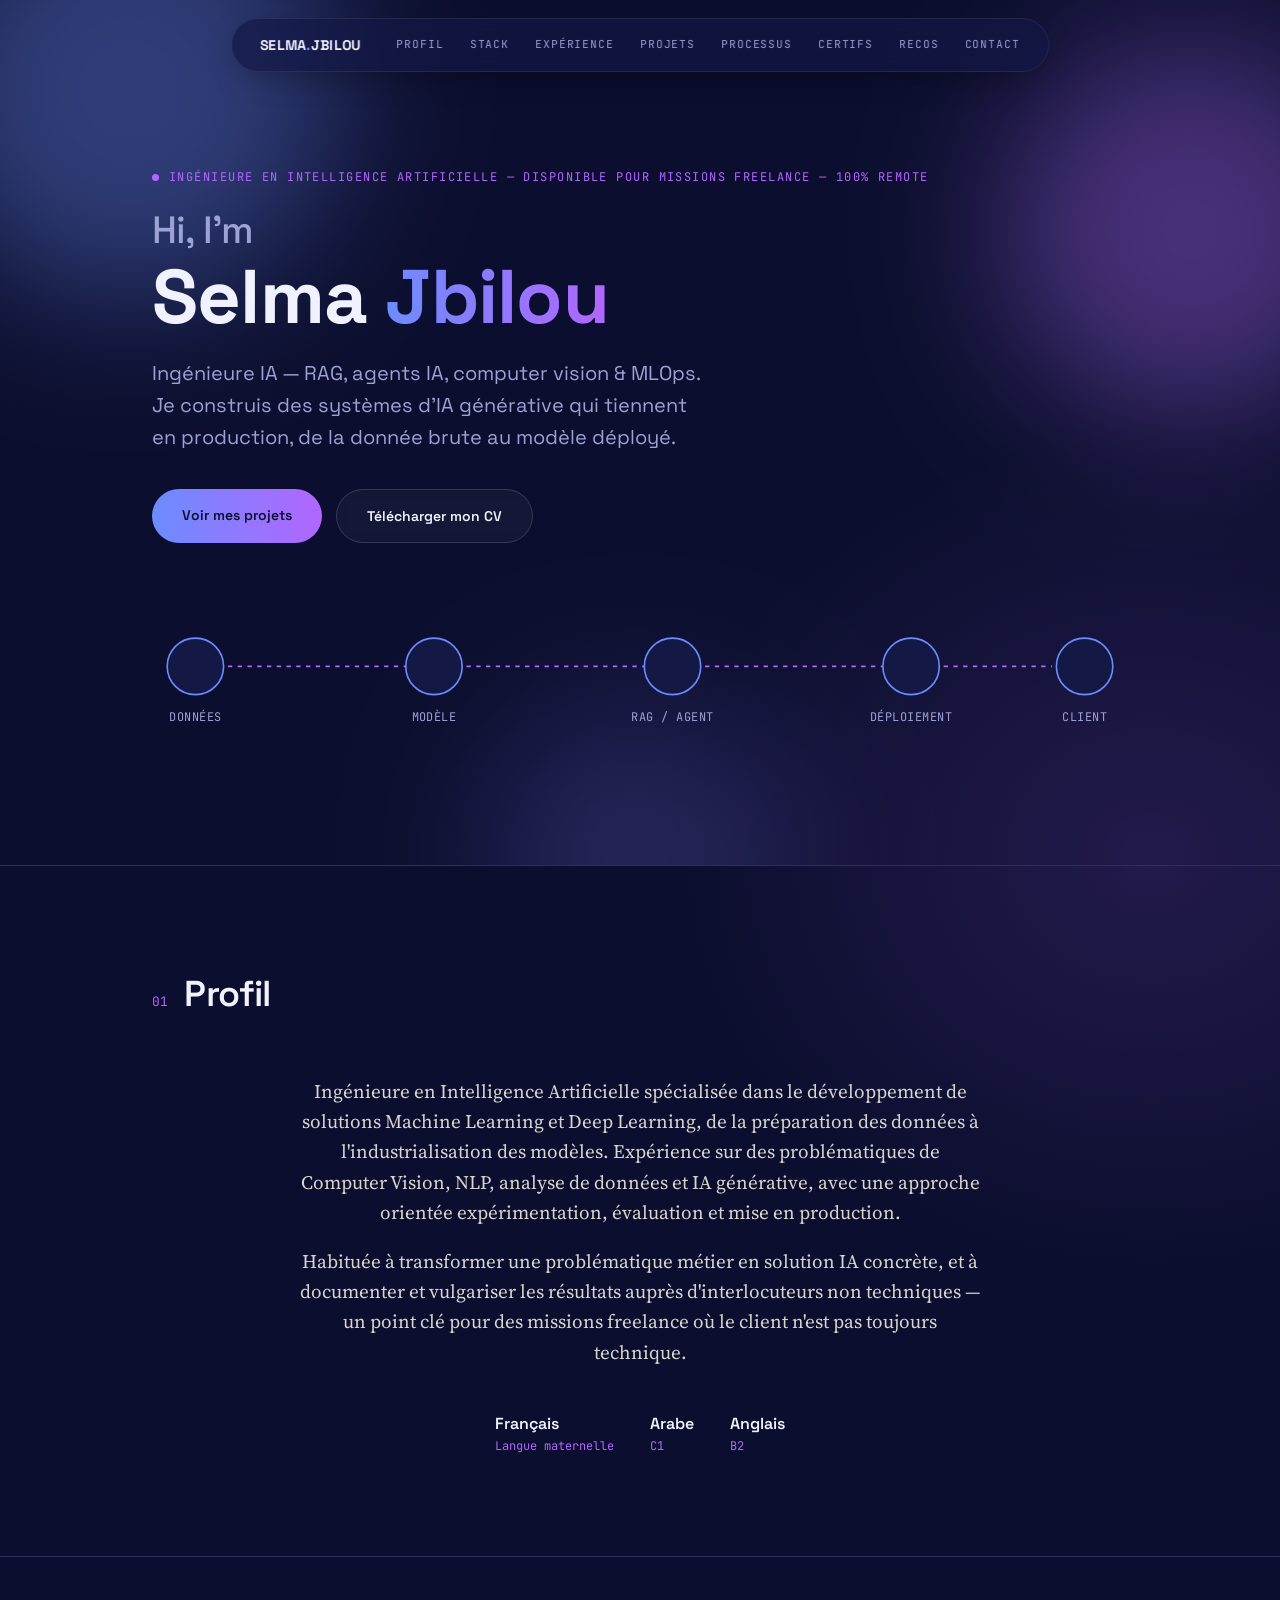
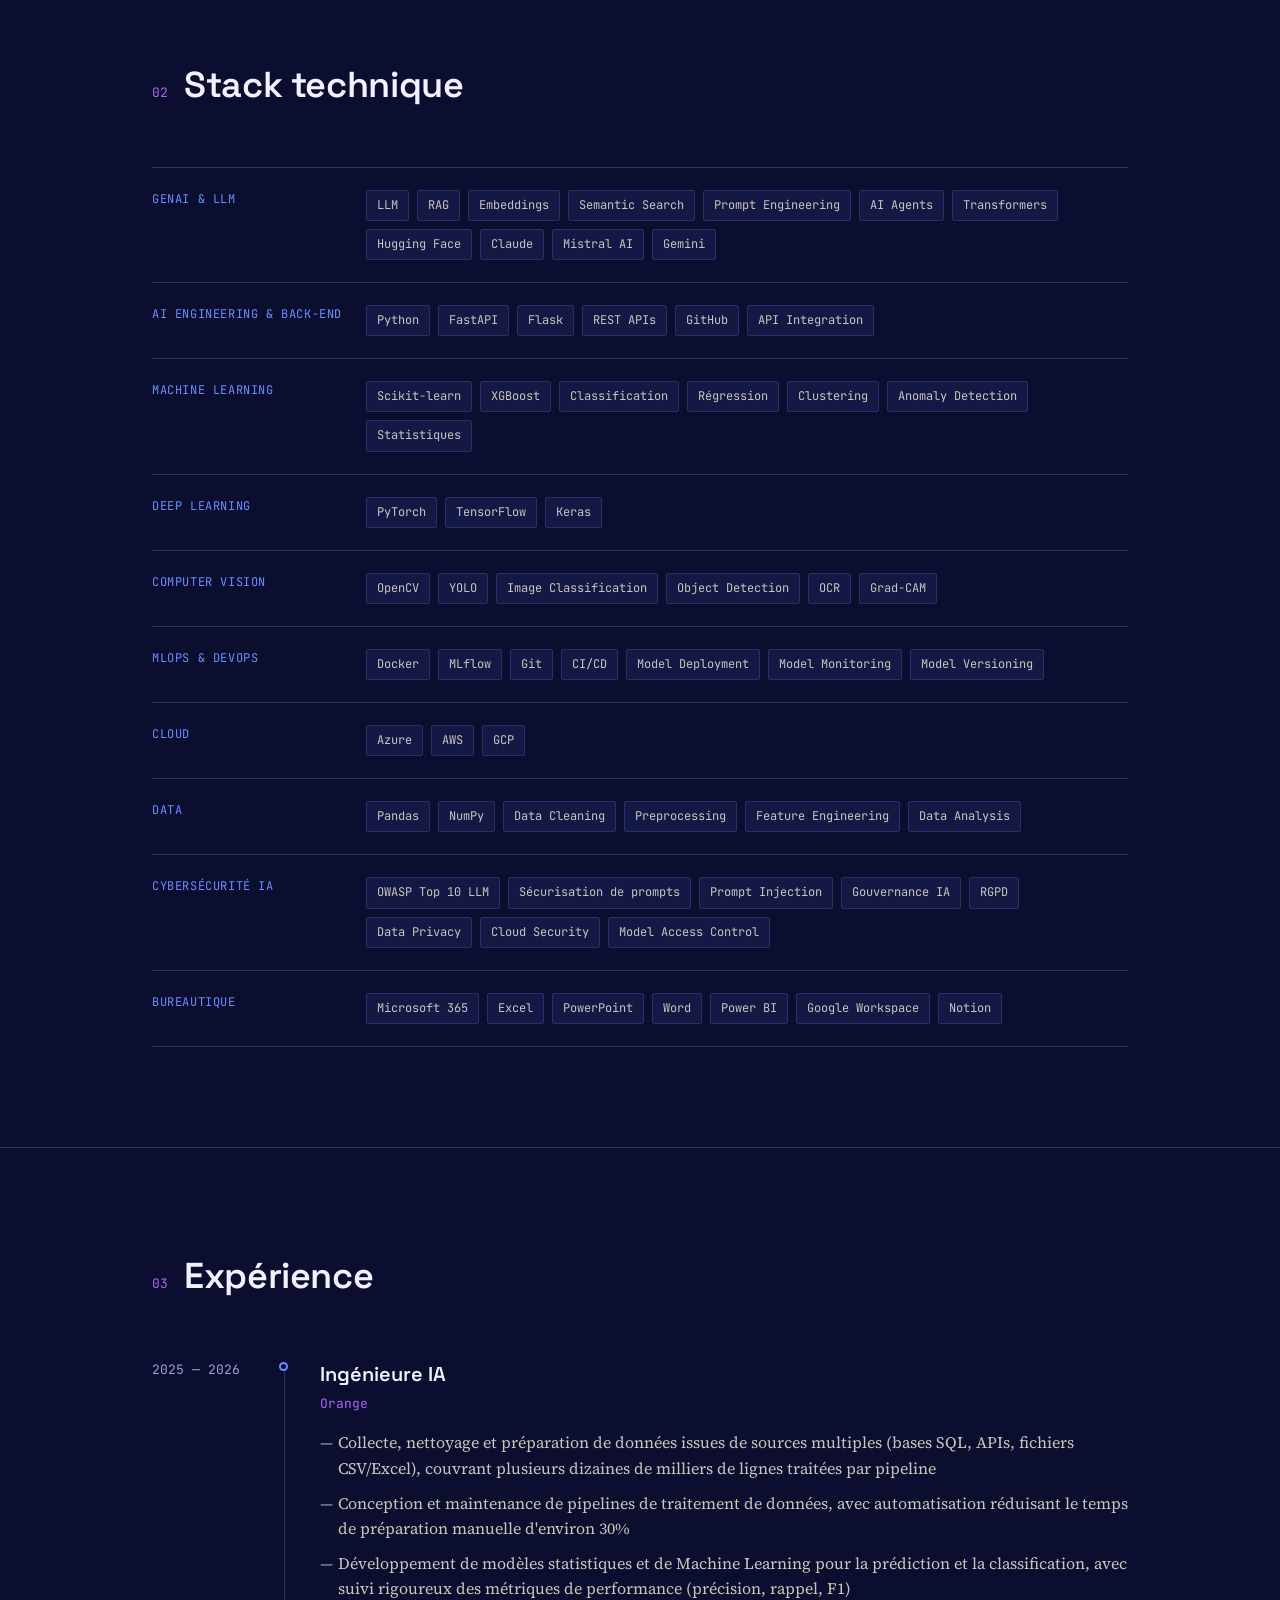
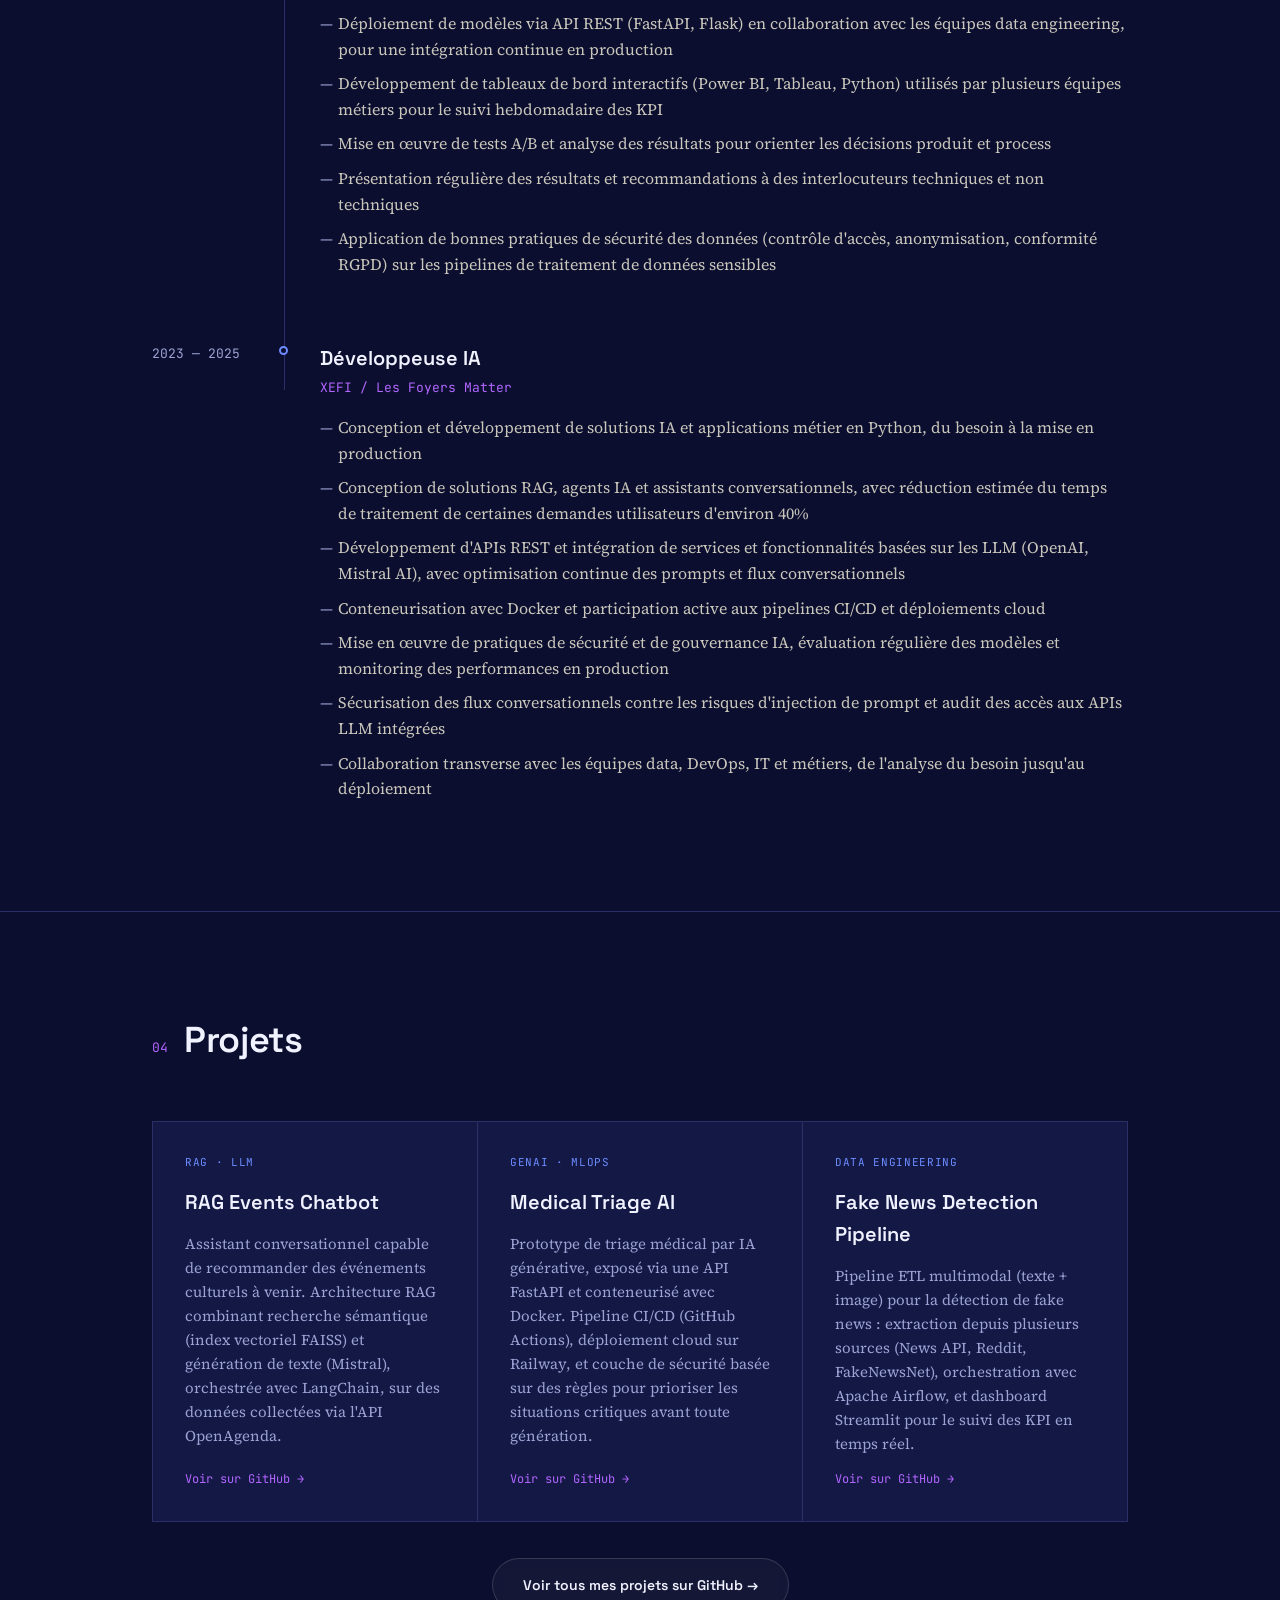
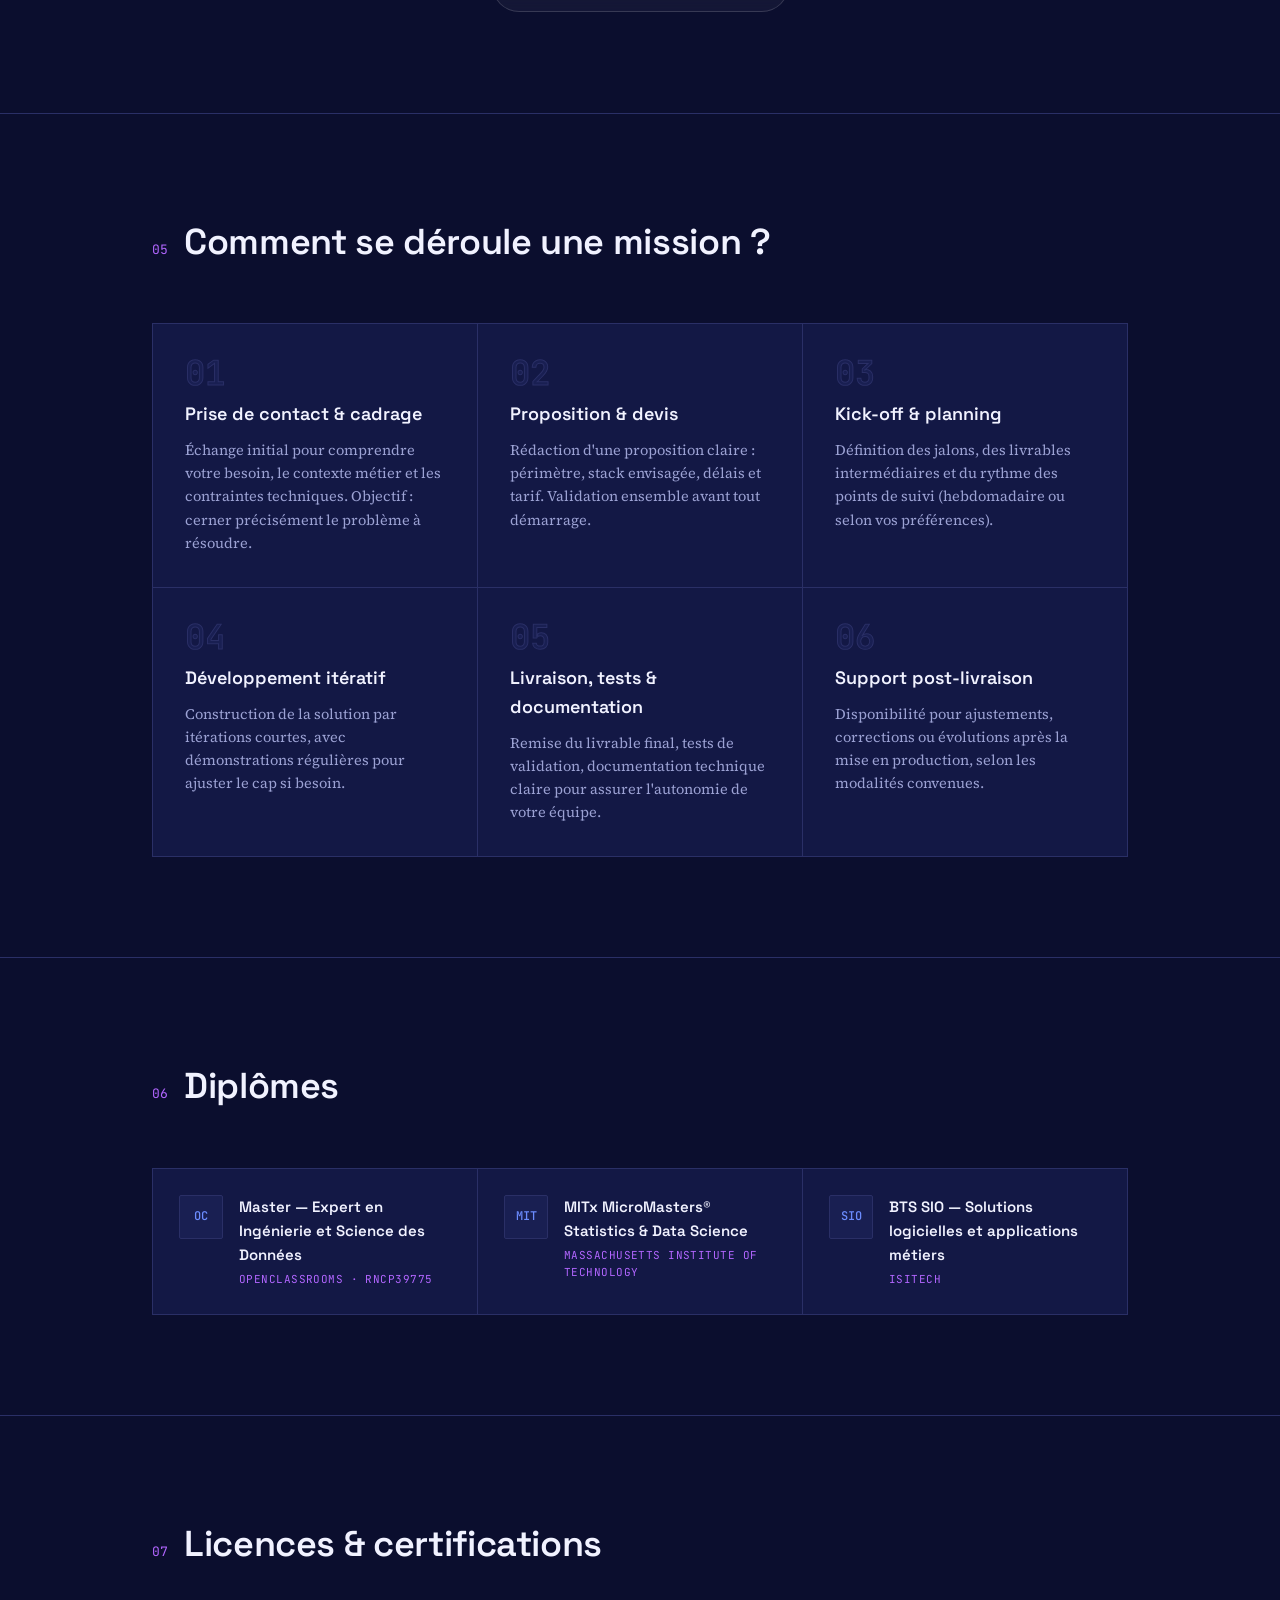
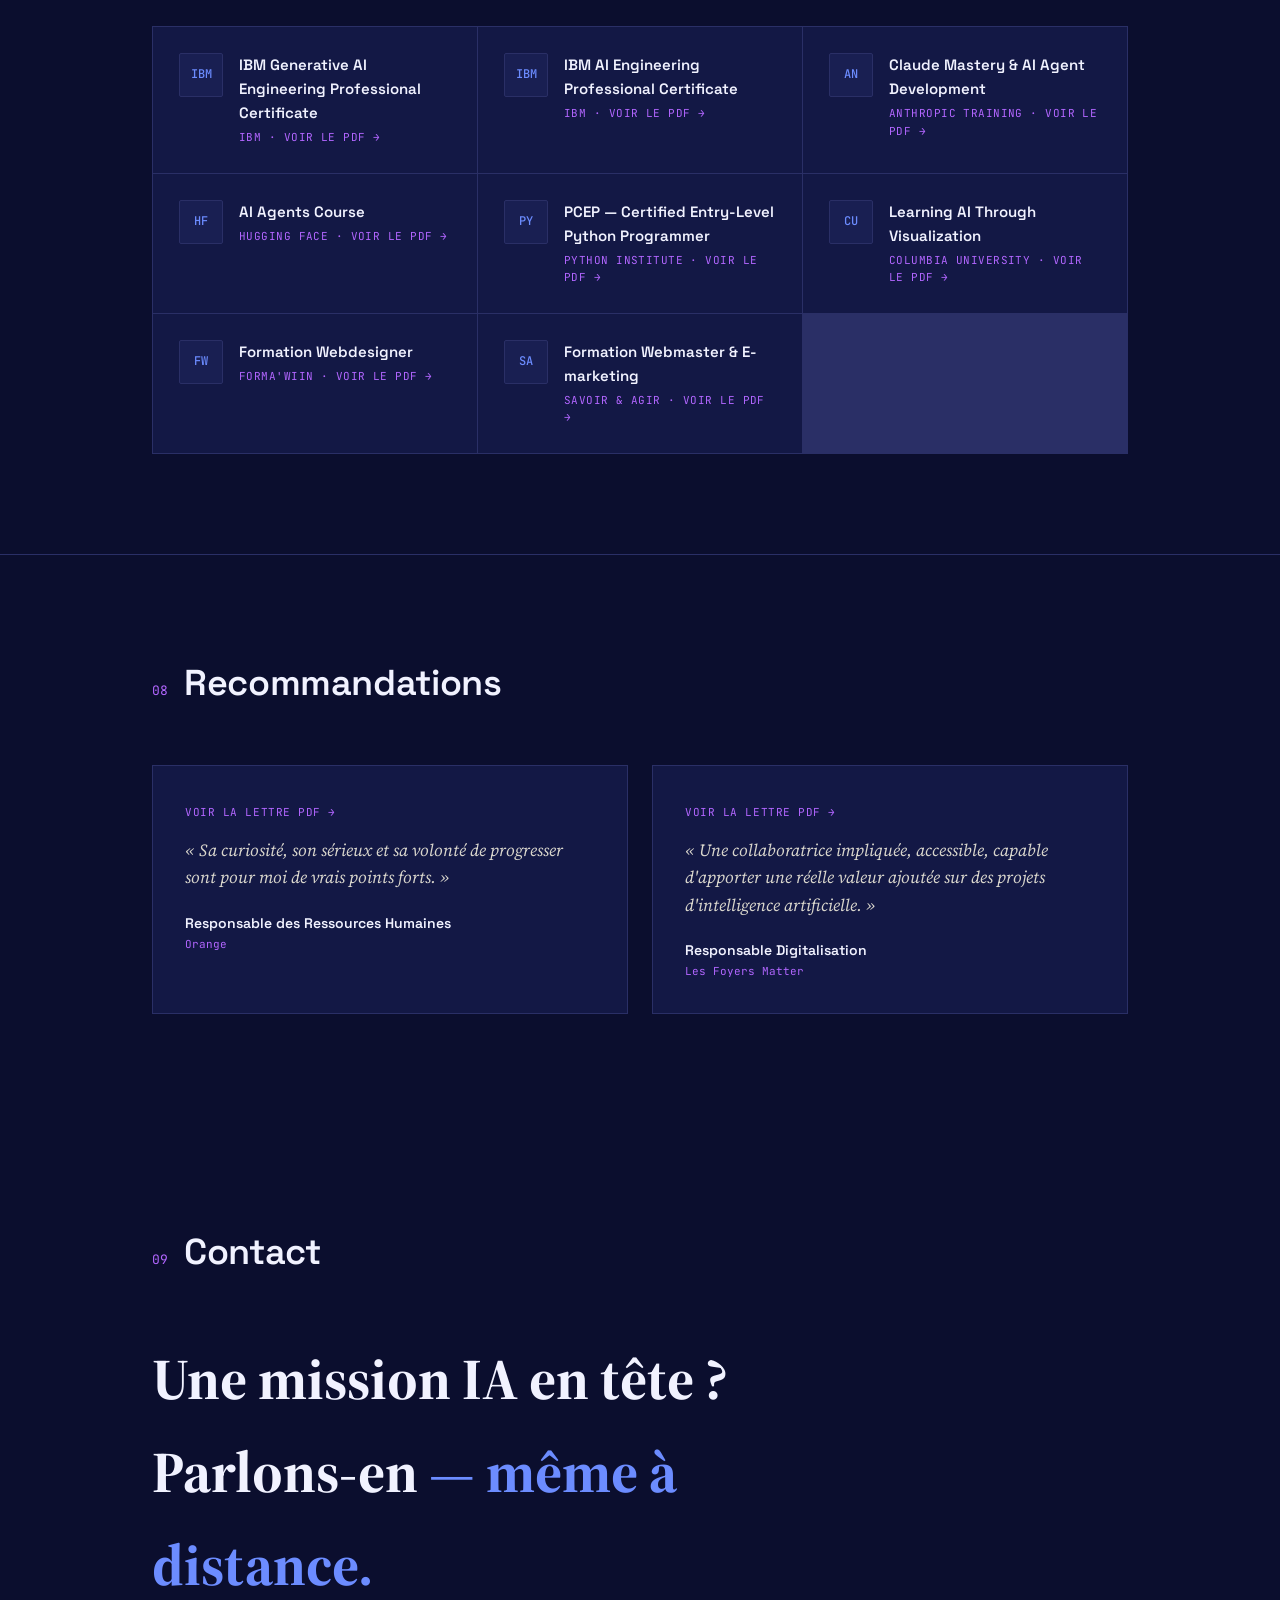
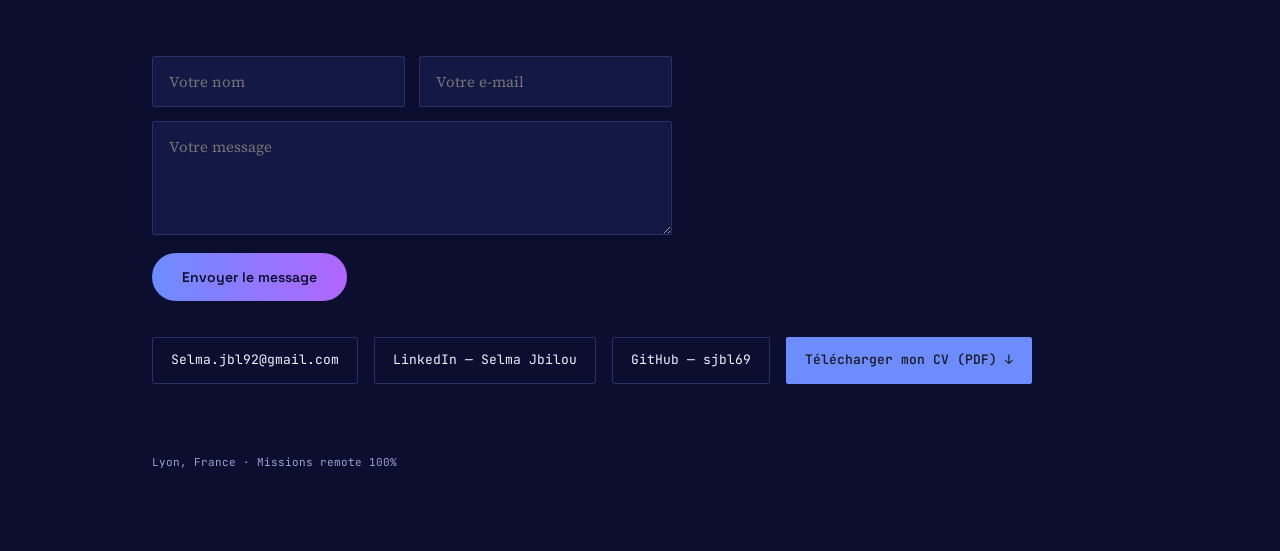
==== commit 50c24c30: "Update section title to include a question mark" ====
--- a/selma-portfolio/index.html
+++ b/selma-portfolio/index.html
@@ -800,7 +800,7 @@
 
 <section id="processus">
   <div class="wrap">
-    <div class="sec-head"><span class="sec-num">05</span><h2 class="sec-title">Comment se déroule une mission</h2></div>
+    <div class="sec-head"><span class="sec-num">05</span><h2 class="sec-title">Comment se déroule une mission ? </h2></div>
     <div class="process-grid">
       <div class="process-step reveal">
         <div class="process-num">01</div>
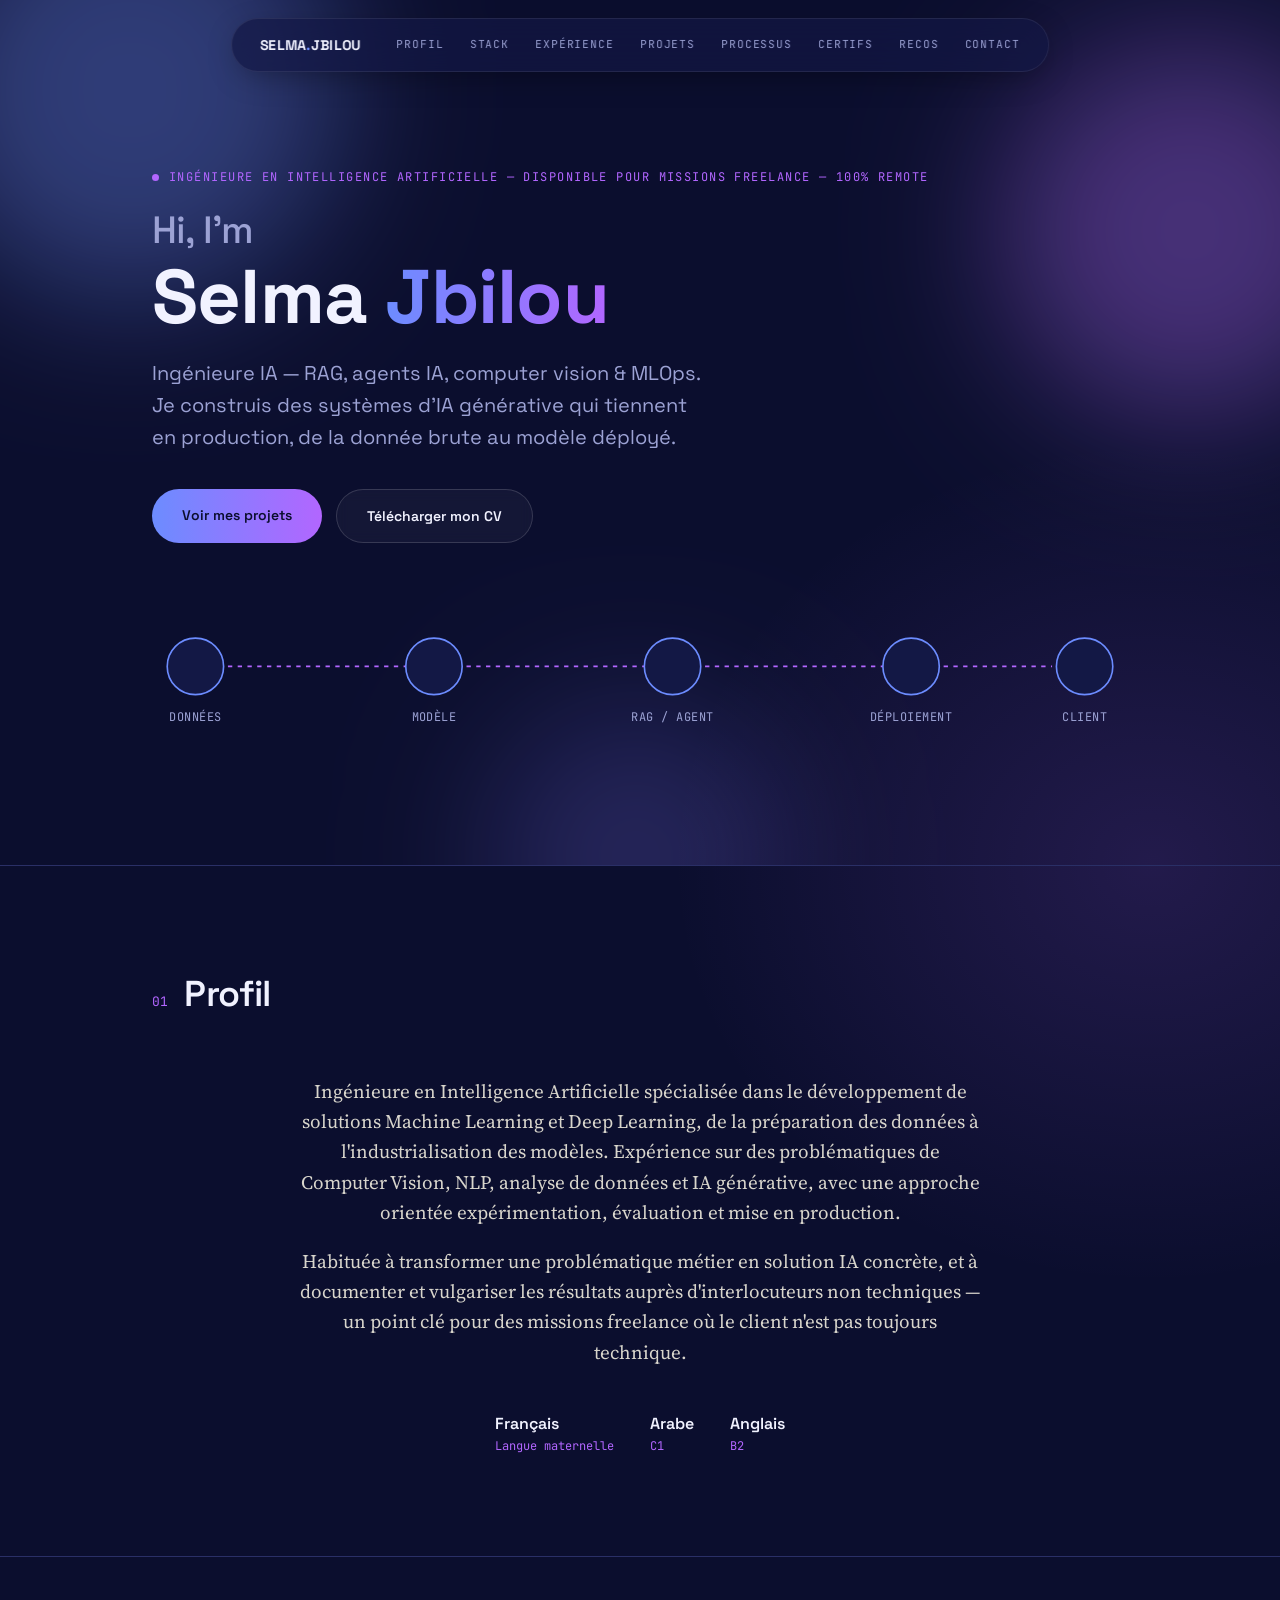
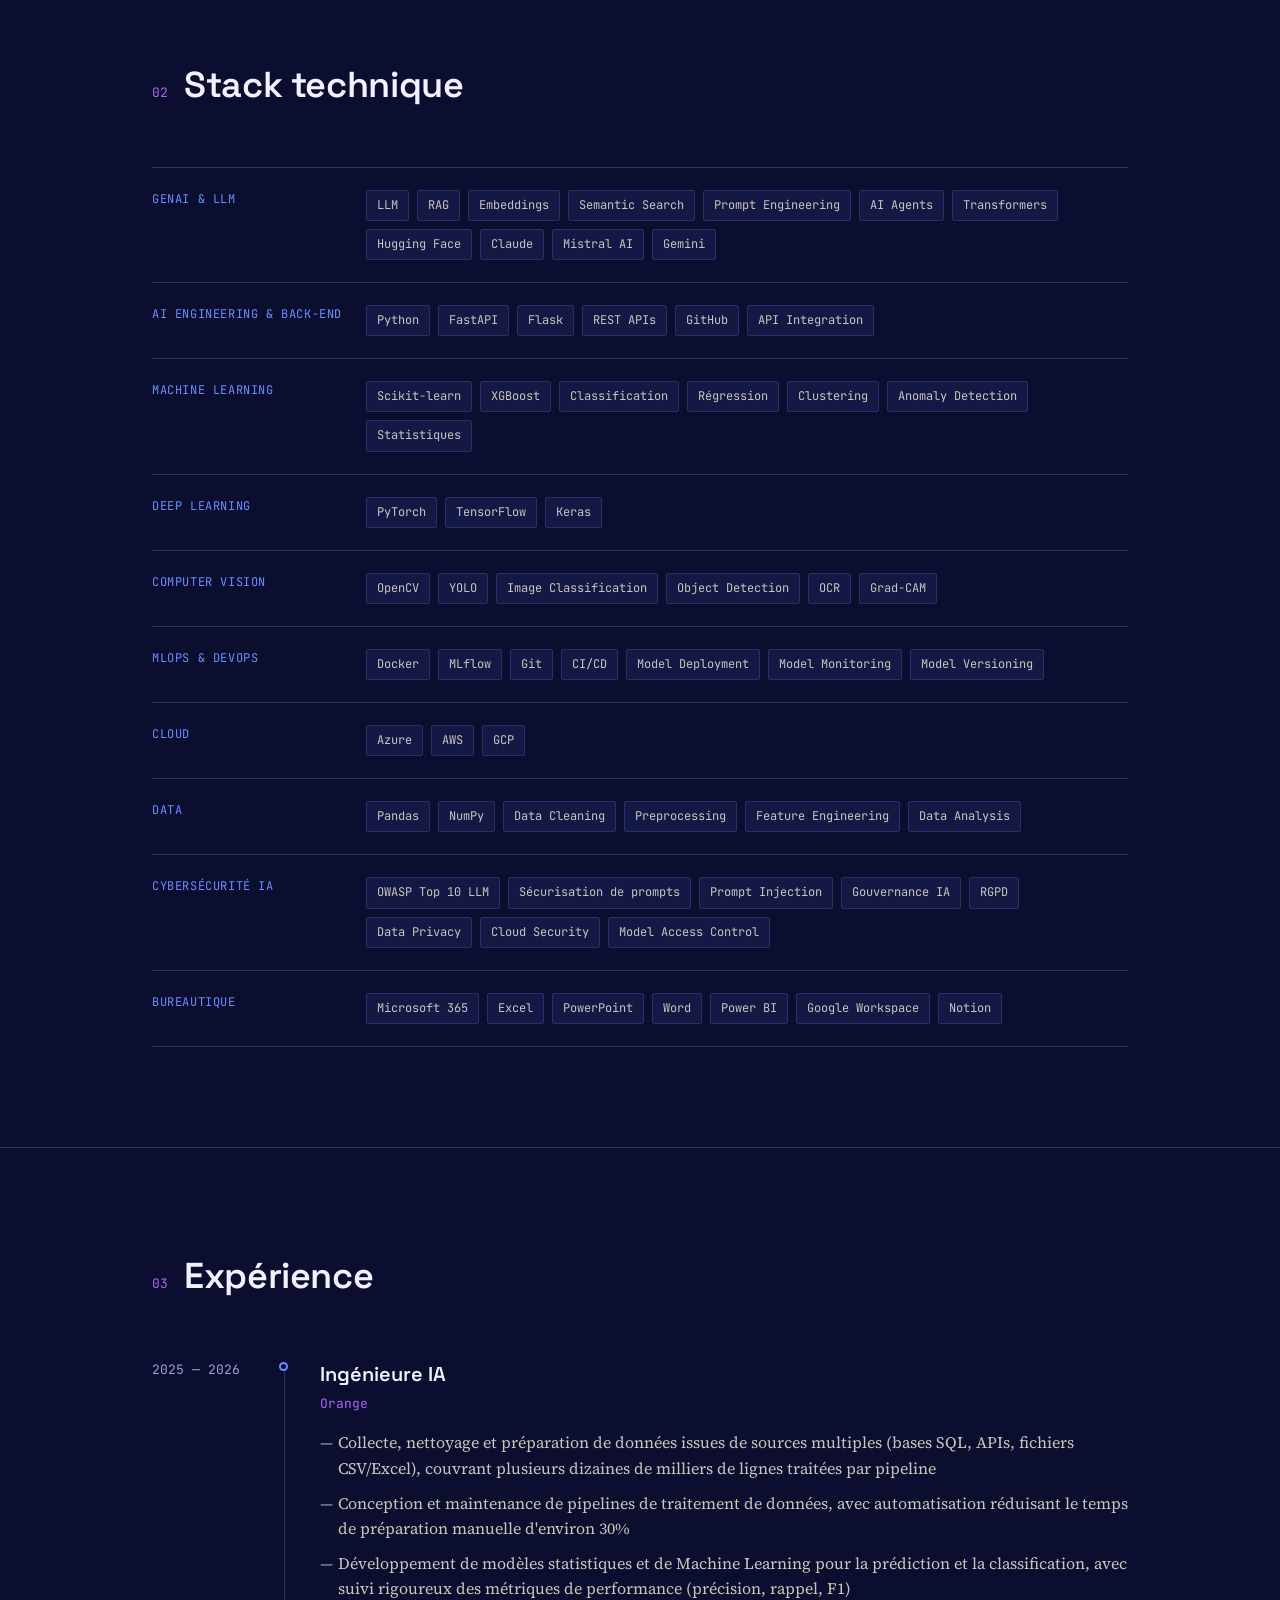
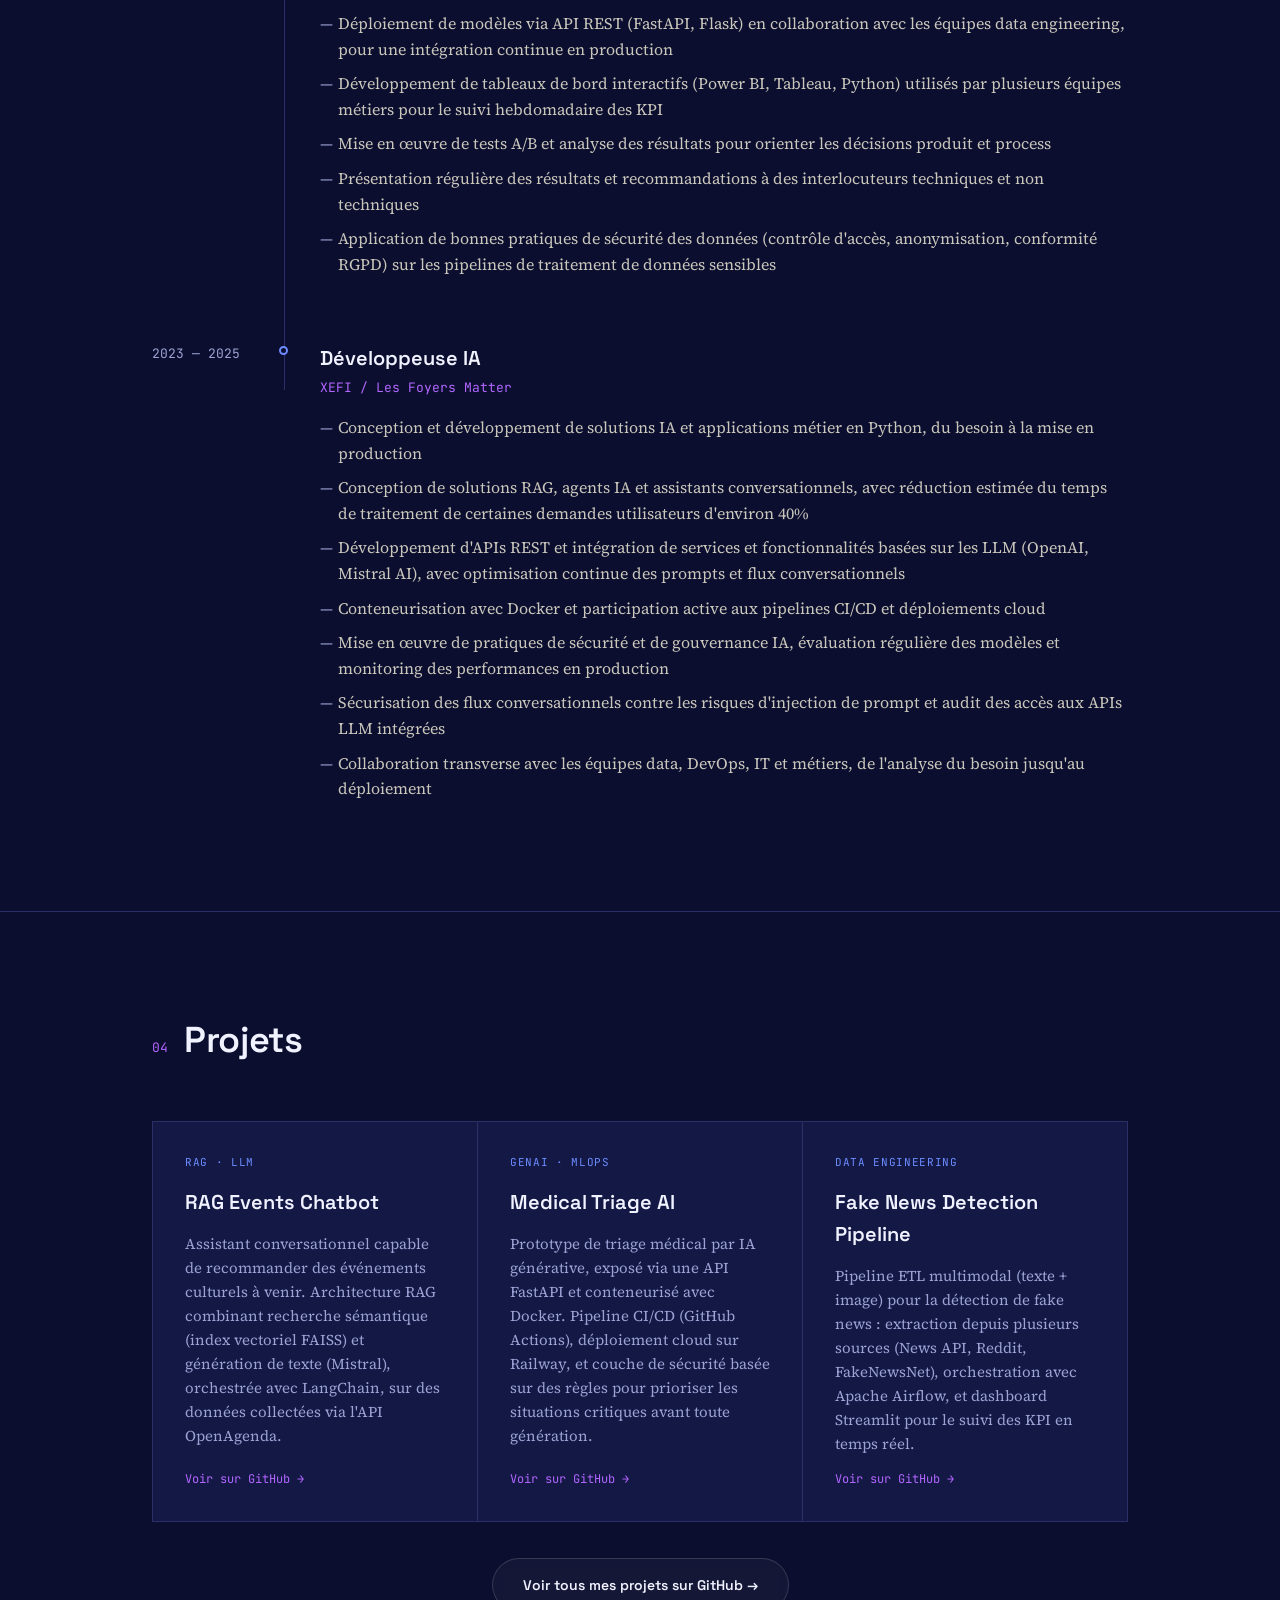
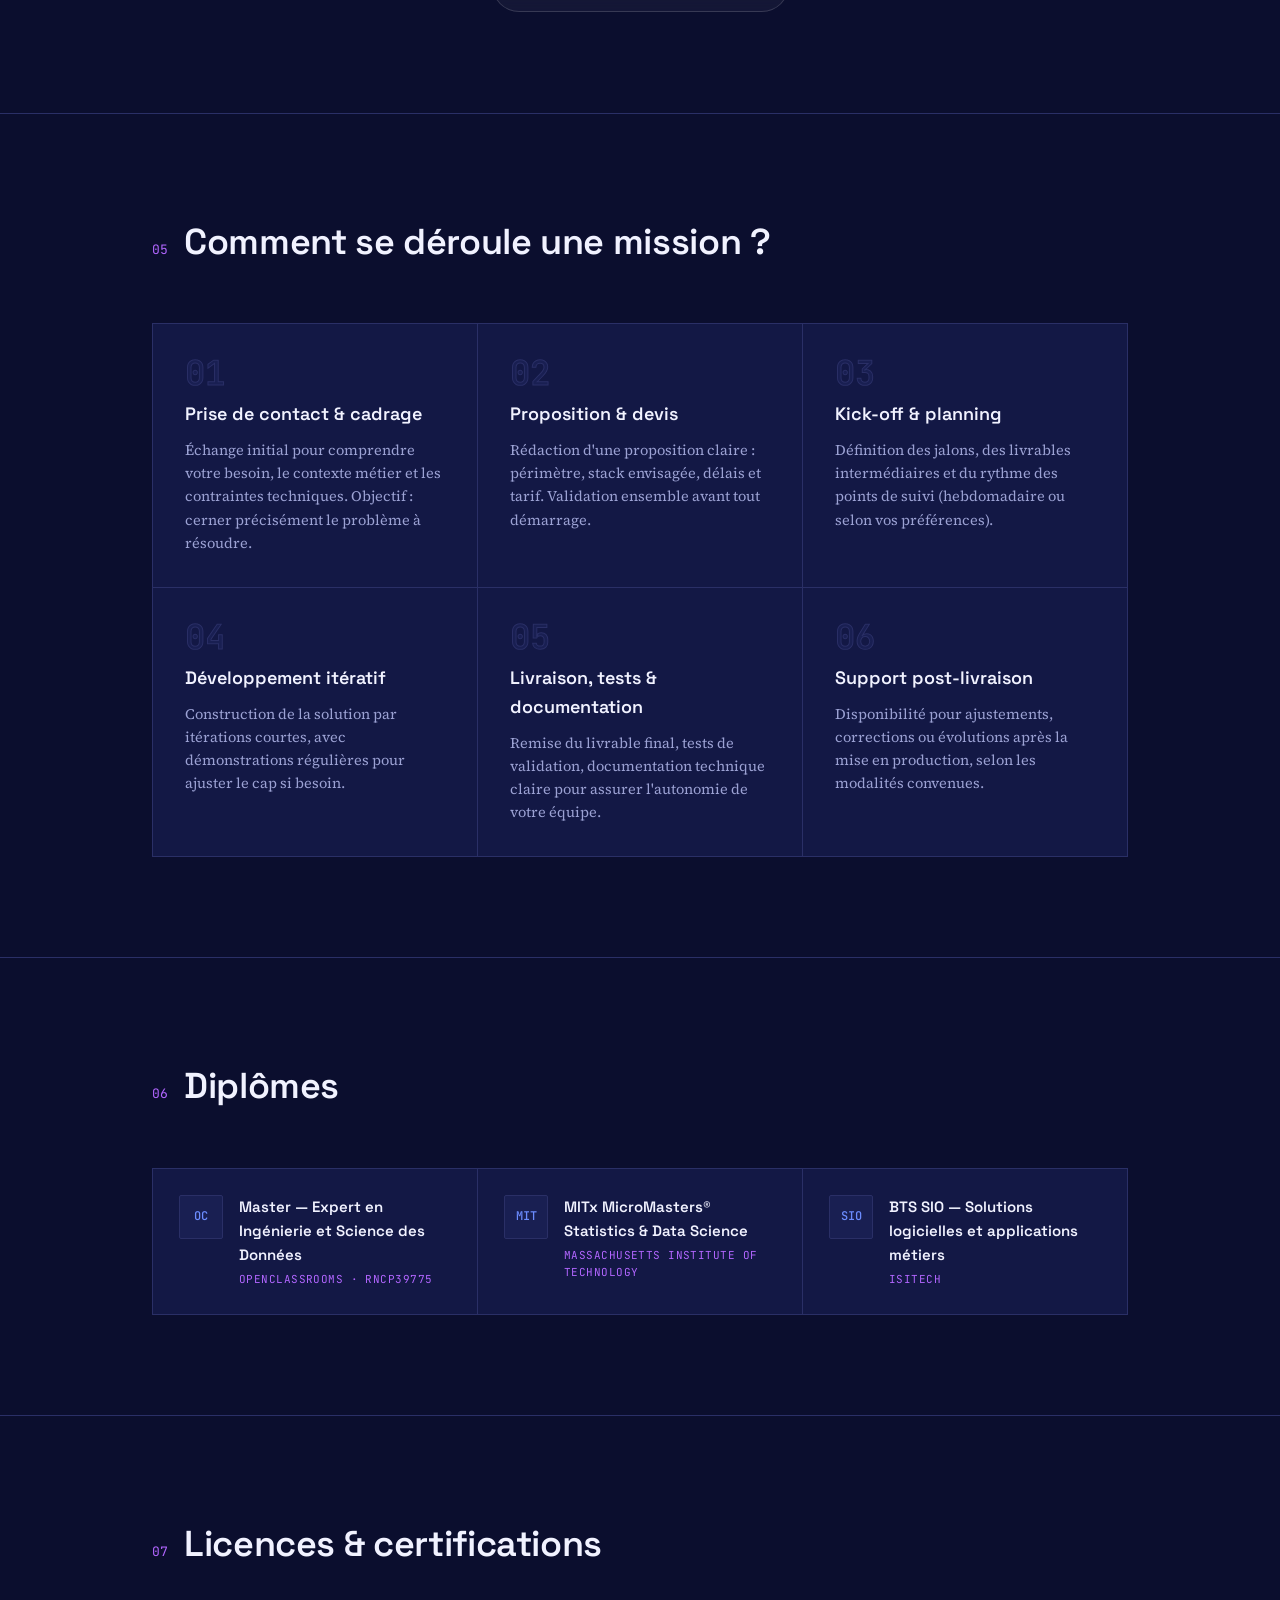
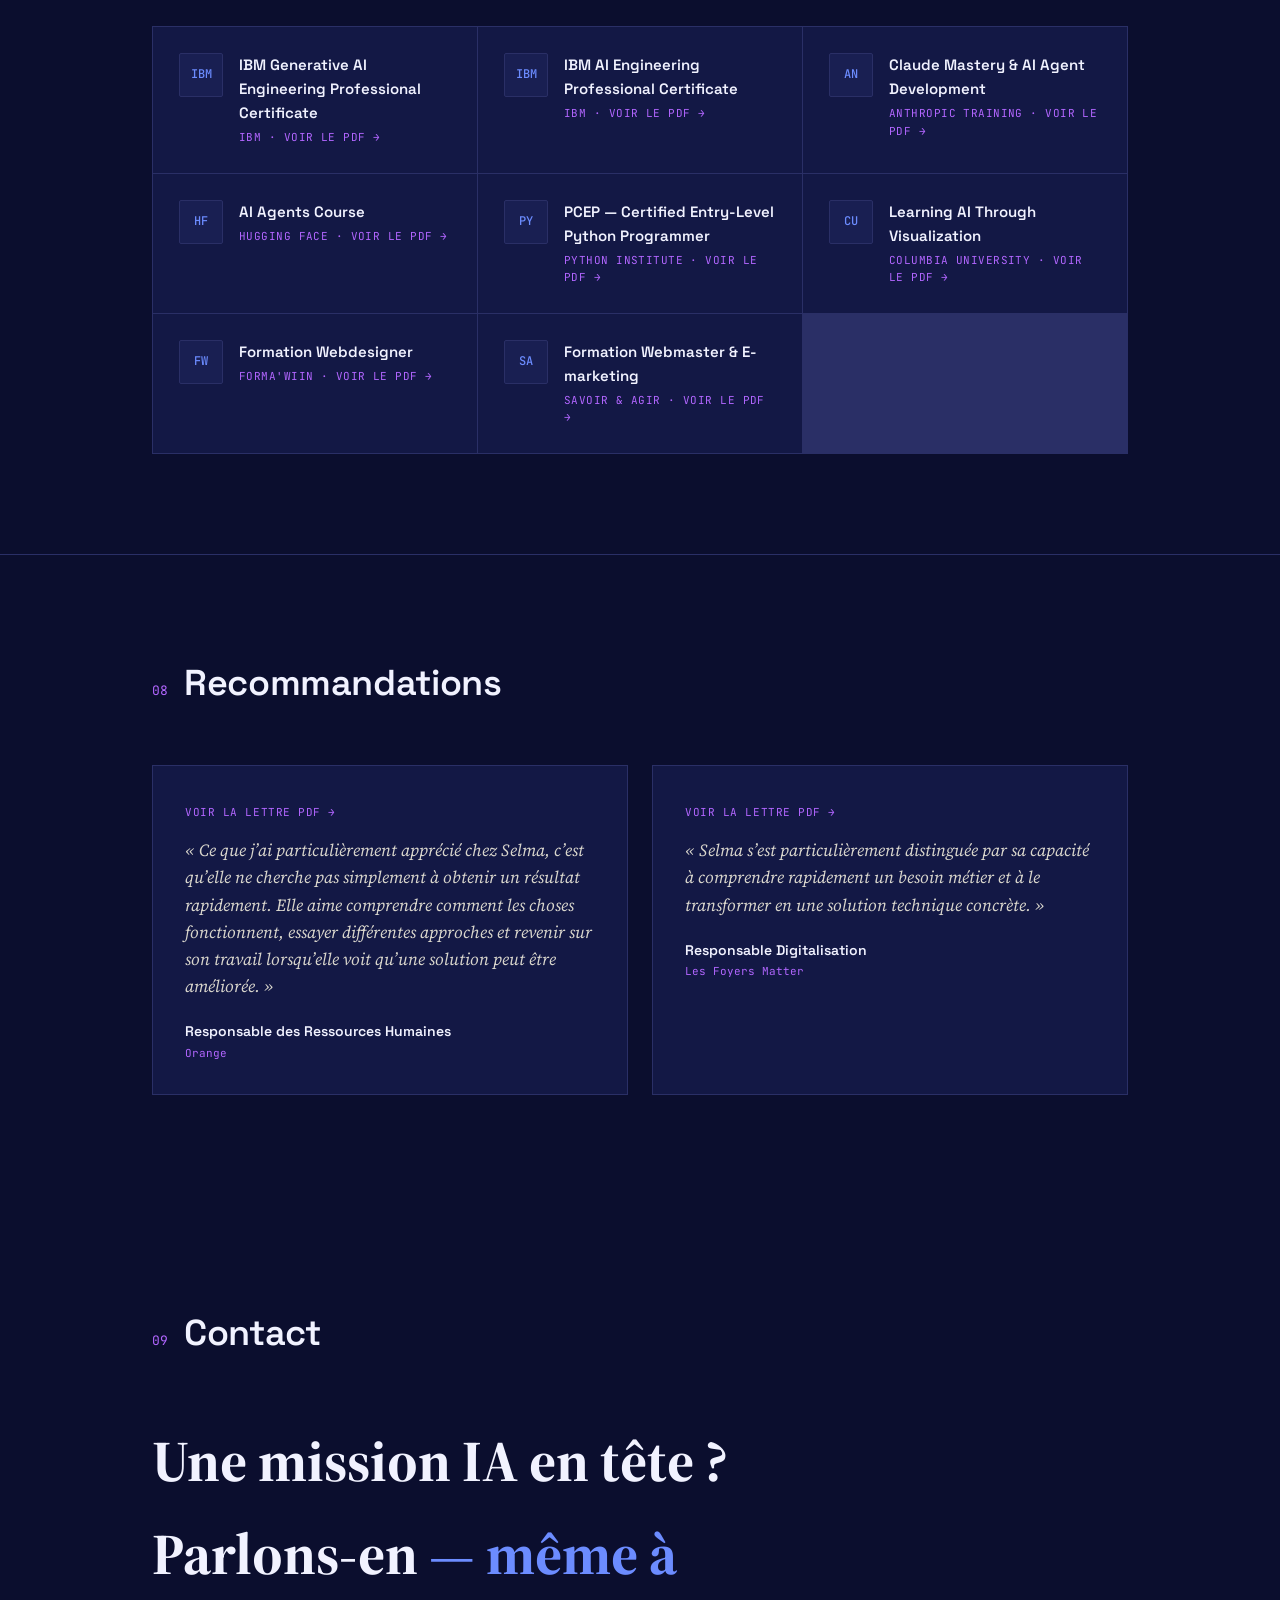
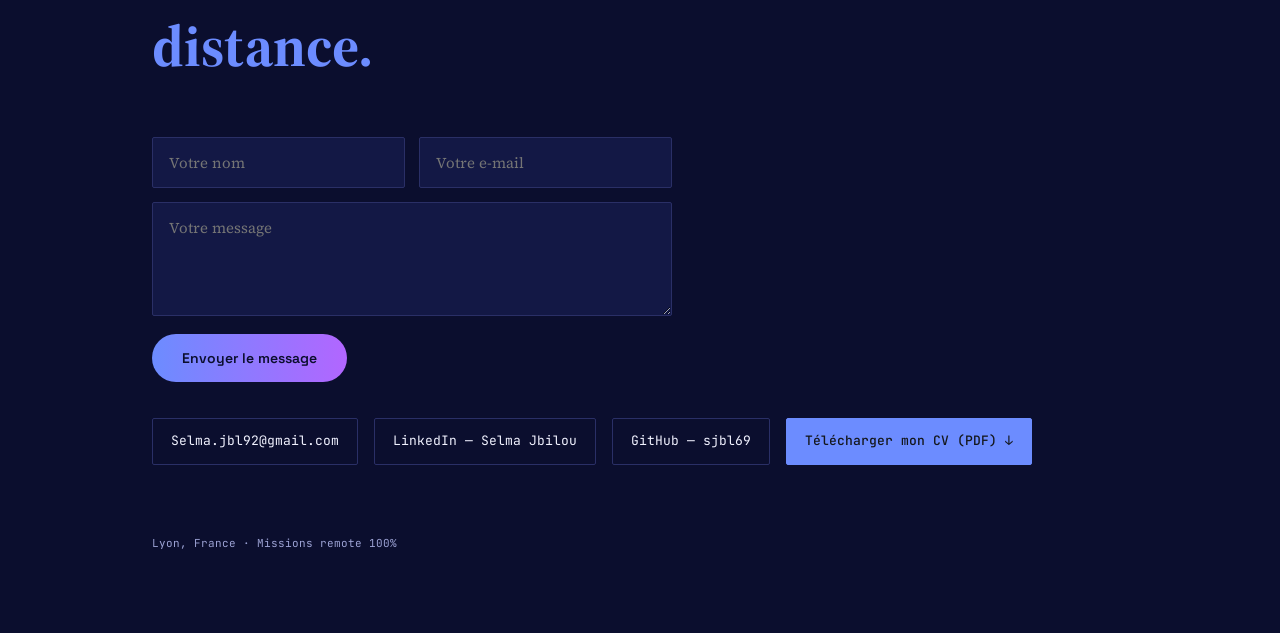
==== commit 4c6547e8: "Update index.html" ====
--- a/selma-portfolio/index.html
+++ b/selma-portfolio/index.html
@@ -3,6 +3,7 @@
 <head>
 <meta charset="UTF-8">
 <meta name="viewport" content="width=device-width, initial-scale=1.0">
+<link rel="icon" type="image/png" href="./favicon.png">
 <title>Selma Jbilou — Ingénieure IA</title>
 <link rel="preconnect" href="https://fonts.googleapis.com">
 <link href="https://fonts.googleapis.com/css2?family=Space+Grotesk:wght@400;500;600;700&family=Source+Serif+4:ital,opsz,wght@0,8..60,400;0,8..60,500;1,8..60,400&family=JetBrains+Mono:wght@400;500&display=swap" rel="stylesheet">
@@ -605,7 +606,7 @@
     <p class="hero-role">Ingénieure IA — RAG, agents IA, computer vision &amp; MLOps. Je construis des systèmes d'IA générative qui tiennent en production, de la donnée brute au modèle déployé.</p>
     <div class="hero-cta">
       <a href="#projets" class="btn btn-primary">Voir mes projets</a>
-      <a href="Selma_Jbilou_CV.pdf" download class="btn btn-ghost">Télécharger mon CV</a>
+      <a href="CV IA.pdf" download class="btn btn-ghost">Télécharger mon CV</a>
     </div>
 
     <div class="pipeline">
@@ -934,14 +935,14 @@
     <div class="sec-head"><span class="sec-num">08</span><h2 class="sec-title">Recommandations</h2></div>
     <div class="reco-grid">
       <div class="reco-card reveal">
-        <a class="reco-pdf-link" href="docs/Lettre_recommandation_Orange.pdf" target="_blank" rel="noopener">Voir la lettre PDF →</a>
-        <p class="reco-quote">« Sa curiosité, son sérieux et sa volonté de progresser sont pour moi de vrais points forts. »</p>
+        <a class="reco-pdf-link" href="docs/Lettre de recommandation Orange (2).pdf" target="_blank" rel="noopener">Voir la lettre PDF →</a>
+        <p class="reco-quote">« Ce que j’ai particulièrement apprécié chez Selma, c’est qu’elle ne cherche pas simplement à obtenir un résultat rapidement. Elle aime comprendre comment les choses fonctionnent, essayer différentes approches et revenir sur son travail lorsqu’elle voit qu’une solution peut être améliorée. »</p>
         <div class="reco-author">Responsable des Ressources Humaines</div>
         <div class="reco-role">Orange</div>
       </div>
       <div class="reco-card reveal">
-        <a class="reco-pdf-link" href="docs/Lettre_recommandation_LesFoyersMatter.pdf" target="_blank" rel="noopener">Voir la lettre PDF →</a>
-        <p class="reco-quote">« Une collaboratrice impliquée, accessible, capable d'apporter une réelle valeur ajoutée sur des projets d'intelligence artificielle. »</p>
+        <a class="reco-pdf-link" href="docs/Lettre de recommandation LFM.pdf" target="_blank" rel="noopener">Voir la lettre PDF →</a>
+        <p class="reco-quote">« Selma s’est particulièrement distinguée par sa capacité à comprendre rapidement un besoin métier et à le transformer en une solution technique concrète. »</p>
         <div class="reco-author">Responsable Digitalisation</div>
         <div class="reco-role">Les Foyers Matter</div>
       </div>
@@ -974,7 +975,7 @@
       <a href="mailto:Selma.jbl92@gmail.com">Selma.jbl92@gmail.com</a>
       <a href="https://www.linkedin.com/in/selma-jbilou-758755254/" target="_blank">LinkedIn — Selma Jbilou</a>
       <a href="https://github.com/sjbl69" target="_blank">GitHub — sjbl69</a>
-      <a href="Selma_Jbilou_CV.pdf" download class="cv-download">Télécharger mon CV (PDF) ↓</a>
+      <a href="CV IA.pdf" download class="cv-download">Télécharger mon CV (PDF) ↓</a>
     </div>
     <div class="foot-note">Lyon, France · Missions remote 100%</div>
   </div>
